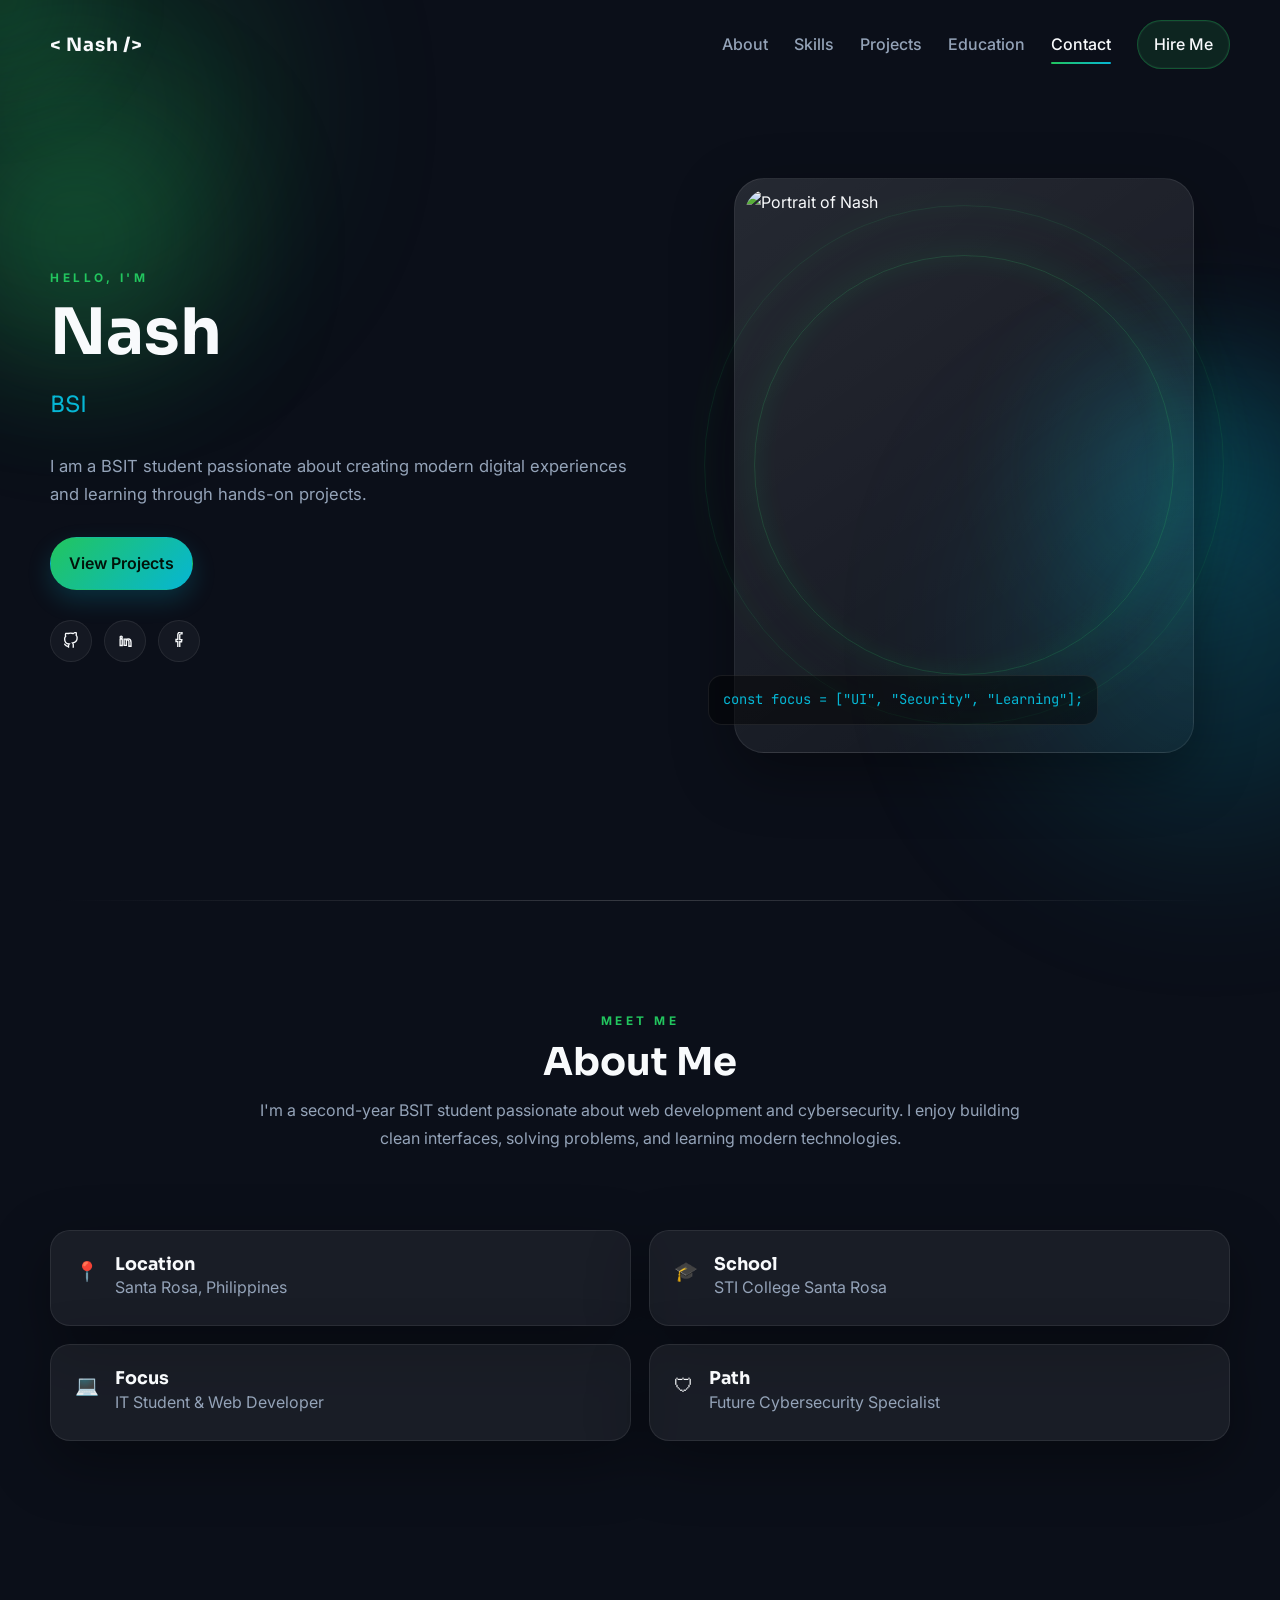
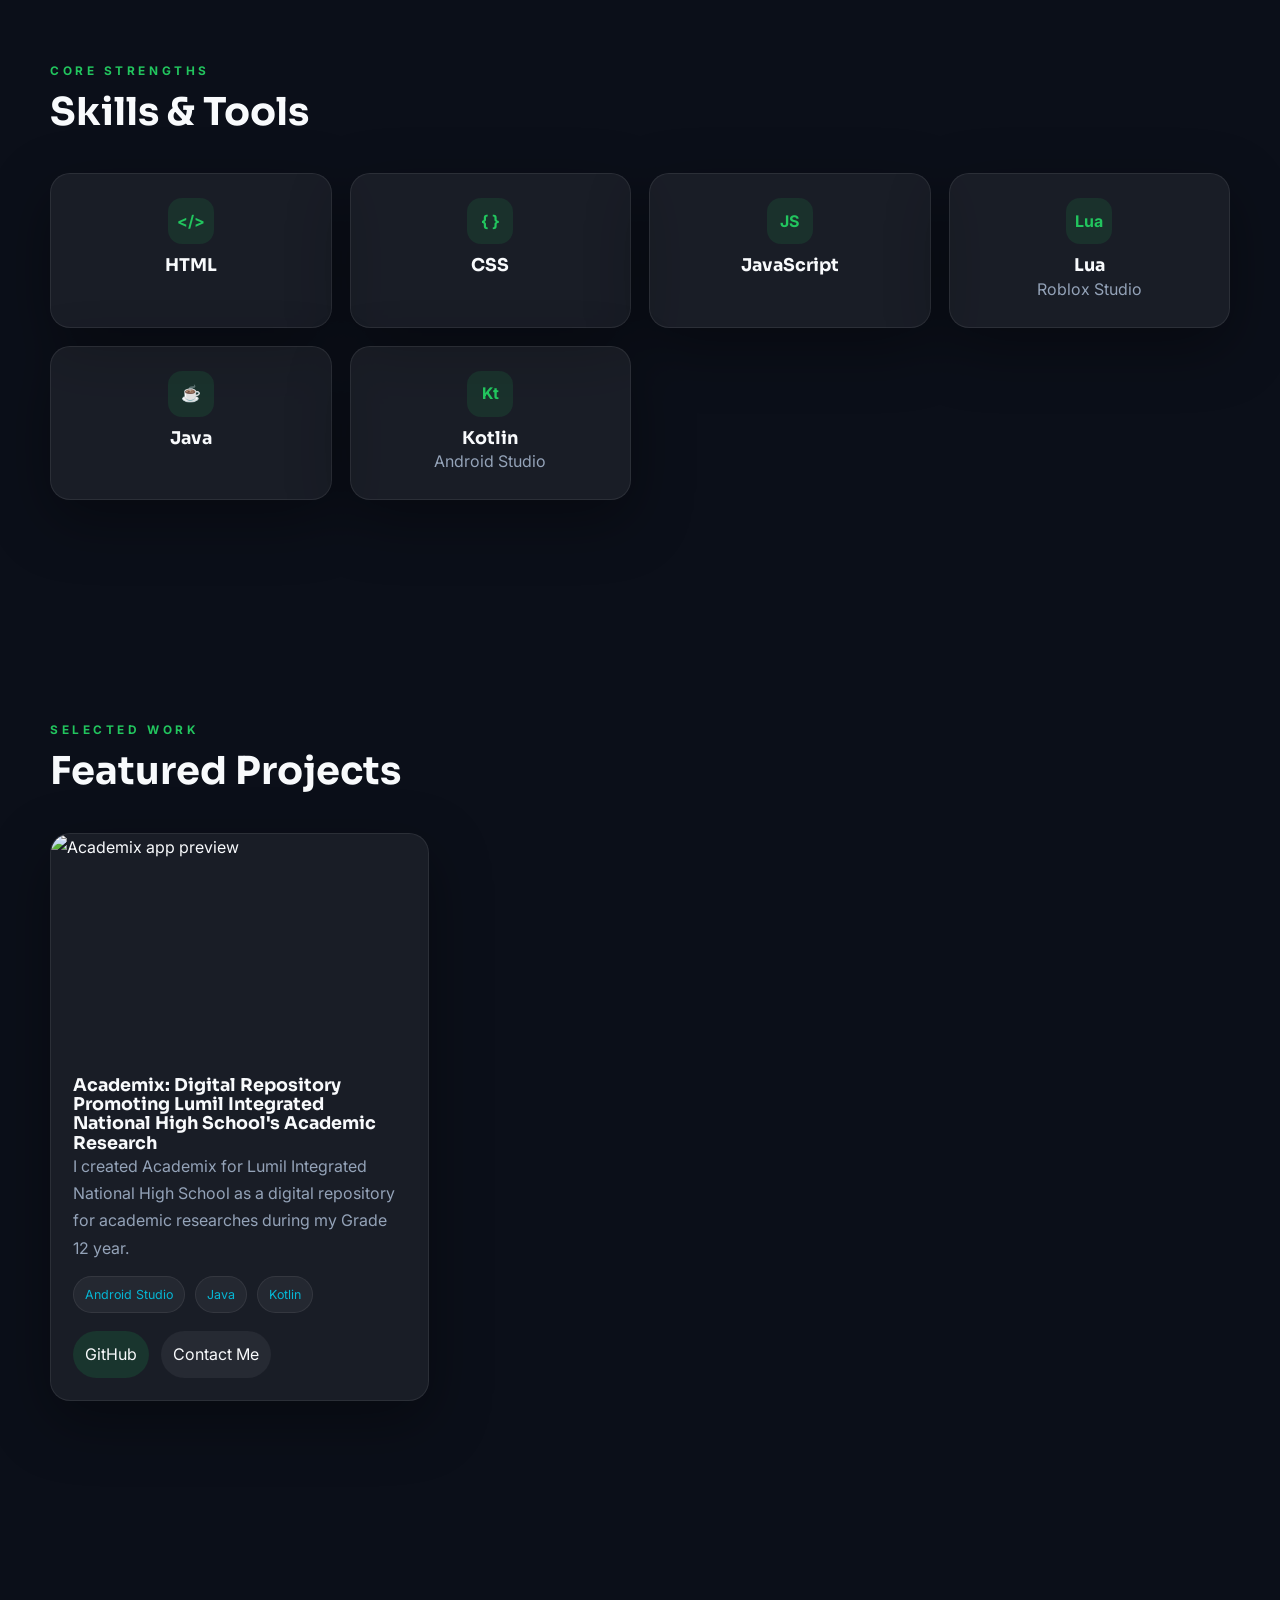
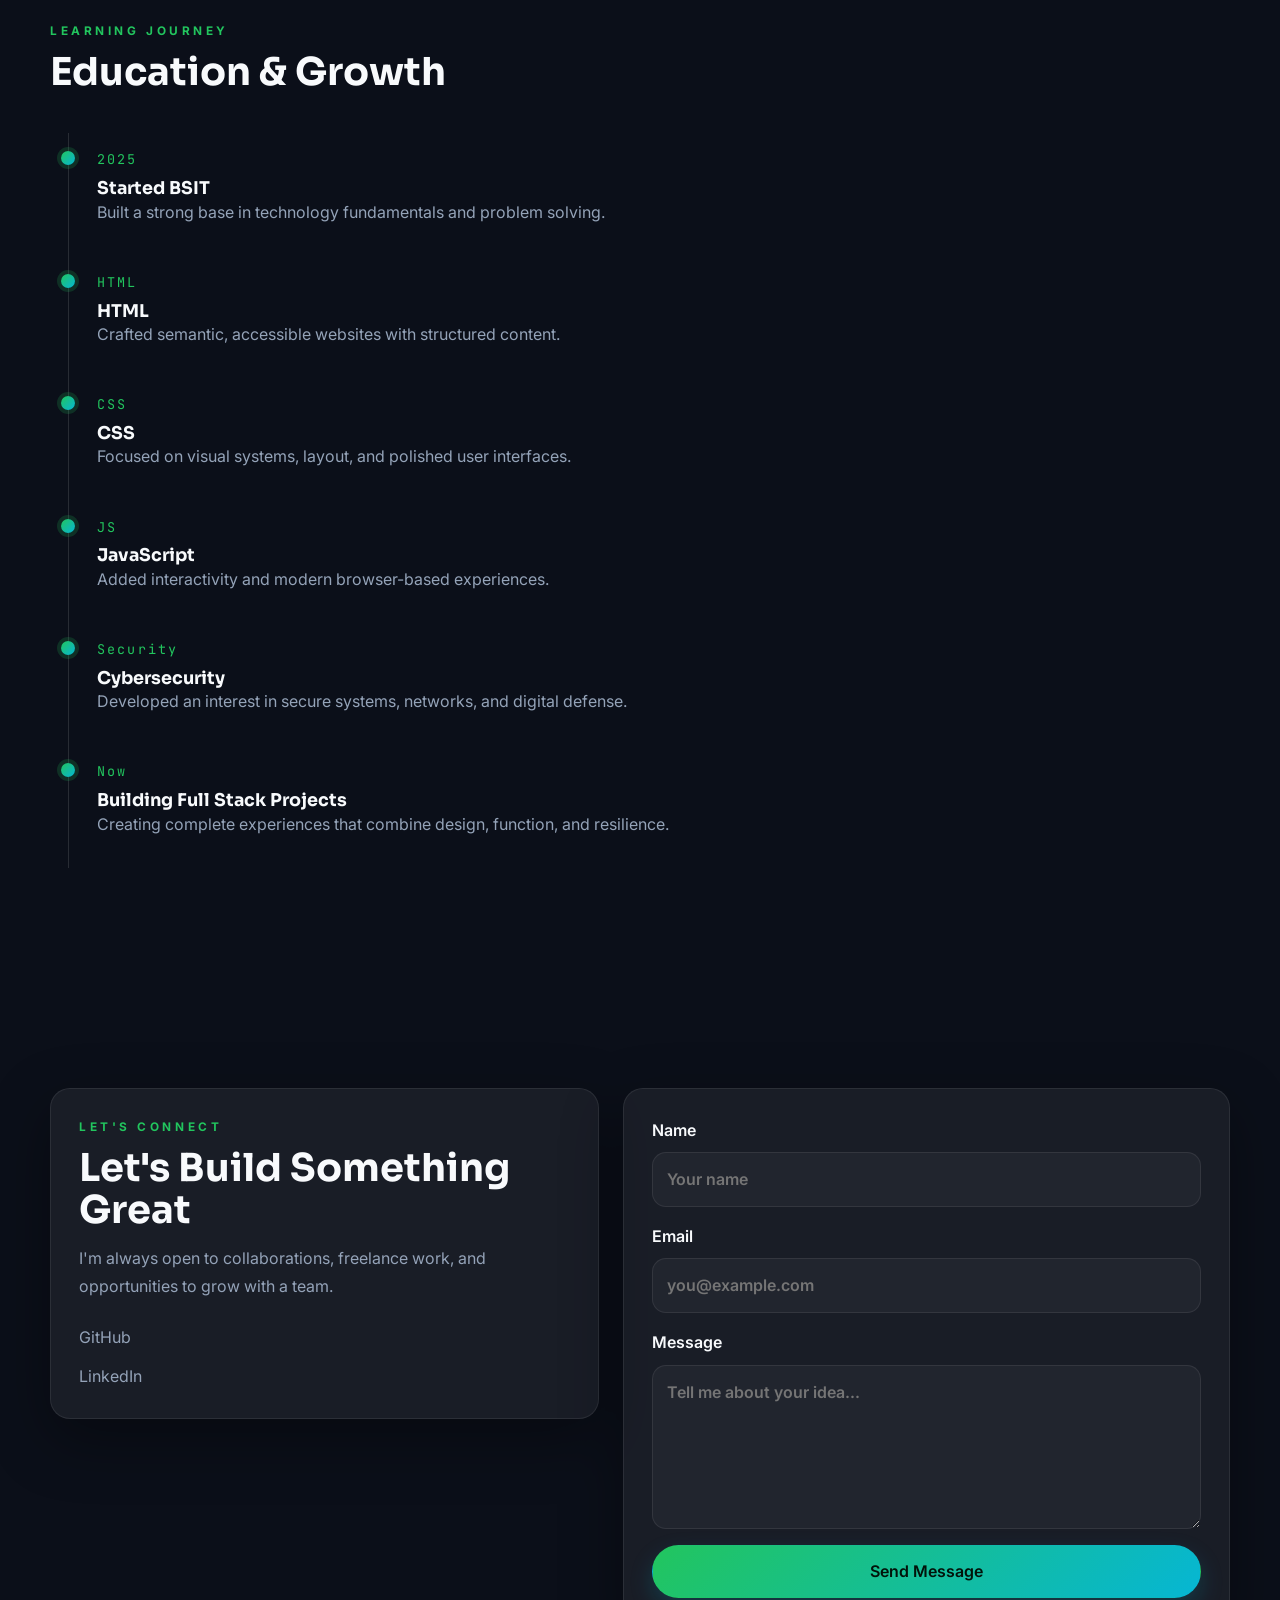
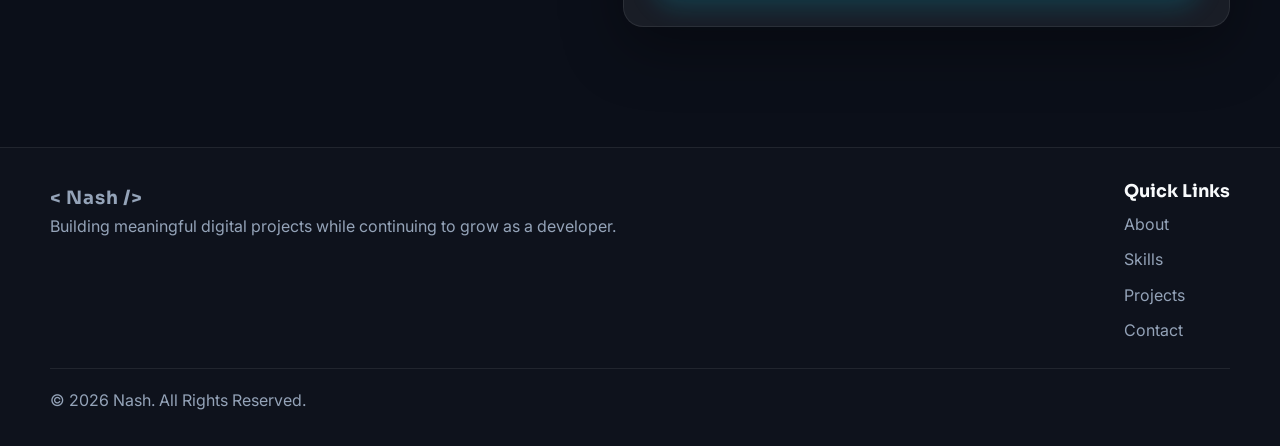
==== index.html @ 7fb45cba "Update image source in hero-visual section" ====
<!DOCTYPE html>
<html lang="en">
  <head>
    <meta charset="UTF-8" />
    <meta name="viewport" content="width=device-width, initial-scale=1.0" />
    <meta name="description" content="Nash is a BSIT student building modern websites and exploring cybersecurity." />
    <title>Nash | BSIT Portfolio</title>
    <link rel="preconnect" href="https://fonts.googleapis.com" />
    <link rel="preconnect" href="https://fonts.gstatic.com" crossorigin />
    <link
      href="https://fonts.googleapis.com/css2?family=Inter:wght@400;500;600;700;800&family=JetBrains+Mono:wght@400;500&family=Sora:wght@500;600;700;800&display=swap"
      rel="stylesheet"
    />
    <link rel="stylesheet" href="css/styles.css" />
  </head>
  <body>
    <div class="loader" aria-hidden="true">
      <div class="loader-logo">&lt; Nash /&gt;</div>
      <div class="loader-bar"><span></span></div>
    </div>

    <div class="scroll-progress" id="scroll-progress"></div>
    <div class="cursor-glow" aria-hidden="true"></div>

    <header class="navbar">
      <div class="container nav-wrap">
        <a href="#home" class="logo" aria-label="Nash Home">&lt; Nash /&gt;</a>

        <button class="nav-toggle" aria-label="Toggle navigation" aria-expanded="false">
          <span></span>
          <span></span>
          <span></span>
        </button>

        <nav class="nav-links" aria-label="Primary navigation">
          <a href="#about">About</a>
          <a href="#skills">Skills</a>
          <a href="#projects">Projects</a>
          <a href="#education">Education</a>
          <a href="#contact">Contact</a>
          <a href="#contact" class="nav-cta">Hire Me</a>
        </nav>
      </div>
    </header>

    <main id="home">
      <section class="hero section">
        <div class="blob blob-1"></div>
        <div class="blob blob-2"></div>
        <div class="container hero-grid">
          <div class="hero-copy reveal">
            <p class="eyebrow">Hello, I&apos;m</p>
            <h1>Nash</h1>
            <p class="hero-role">
              <span id="typing-text"></span>
            </p>
            <p class="hero-description">
              I am a BSIT student passionate about creating modern digital experiences and learning through hands-on projects.
            </p>
            <div class="hero-actions">
              <a class="btn btn-primary" href="#projects">View Projects</a>
            </div>
            <div class="socials" aria-label="Social links">
              <a href="https://github.com" target="_blank" rel="noreferrer" aria-label="GitHub">
                <svg viewBox="0 0 24 24" fill="none" stroke="currentColor" stroke-width="1.8">
                  <path d="M9 19c-4.3 1.3-4.3-2.5-6-3m12 5v-3.9a3.2 3.2 0 0 0-.9-2.5c3-.3 6.1-1.5 6.1-6.8a5.2 5.2 0 0 0-1.4-3.6 4.8 4.8 0 0 0-.1-3.6s-1.1-.3-3.7 1.4a13 13 0 0 0-6.8 0C6.1 1.7 5 2 5 2a4.8 4.8 0 0 0-.1 3.6 5.2 5.2 0 0 0-1.4 3.6c0 5.3 3.1 6.5 6.1 6.8a3.2 3.2 0 0 0-.9 2.5V21" />
                </svg>
              </a>
              <a href="https://linkedin.com" target="_blank" rel="noreferrer" aria-label="LinkedIn">
                <svg viewBox="0 0 24 24" fill="none" stroke="currentColor" stroke-width="1.8">
                  <path d="M6.9 8.3A1.4 1.4 0 1 0 6.9 5.5a1.4 1.4 0 0 0 0 2.8ZM5.5 9.5h2.8v8.5H5.5z" />
                  <path d="M10.8 9.5h2.7v1.2h.1c.4-.7 1.3-1.5 2.8-1.5 2.9 0 3.6 2 3.6 4.4v5.4h-2.8V13c0-1.1-.1-2.5-1.6-2.5-1.6 0-1.8 1.2-1.8 2.5v4.9H10.8z" />
                </svg>
              </a>
              <a href="https://facebook.com" target="_blank" rel="noreferrer" aria-label="Facebook">
                <svg viewBox="0 0 24 24" fill="none" stroke="currentColor" stroke-width="1.8">
                  <path d="M13 20v-7h2.4l.4-2.9H13V3.8c0-.8.2-1.4 1.4-1.4H16V.2a18 18 0 0 0-2.1-.1c-2.1 0-3.5 1.3-3.5 3.7V10H8v2.9h2.4V20" />
                </svg>
              </a>
            </div>
          </div>

          <div class="hero-visual reveal">
            <div class="hero-image-card">
              <img
                src="himages/images/Gemini_Generated_Image_ulx94hulx94hulx9.png"
                alt="Portrait of Nash"
                loading="eager"
              />
            </div>
            <div class="ring ring-one"></div>
            <div class="ring ring-two"></div>
            <div class="code-panel">
              <span>const focus = ["UI", "Security", "Learning"];</span>
            </div>
          </div>
        </div>
      </section>

      <div class="section-divider"></div>

      <section id="about" class="section">
        <div class="container about-grid reveal">
          <div class="section-heading centered">
            <p class="eyebrow">Meet Me</p>
            <h2>About Me</h2>
            <p>
              I&apos;m a second-year BSIT student passionate about web development and cybersecurity.
              I enjoy building clean interfaces, solving problems, and learning modern technologies.
            </p>
          </div>
          <div class="about-cards">
            <article class="info-card">
              <div class="icon">📍</div>
              <div>
                <h3>Location</h3>
                <p>Santa Rosa, Philippines</p>
              </div>
            </article>
            <article class="info-card">
              <div class="icon">🎓</div>
              <div>
                <h3>School</h3>
                <p>STI College Santa Rosa</p>
              </div>
            </article>
            <article class="info-card">
              <div class="icon">💻</div>
              <div>
                <h3>Focus</h3>
                <p>IT Student & Web Developer</p>
              </div>
            </article>
            <article class="info-card">
              <div class="icon">🛡</div>
              <div>
                <h3>Path</h3>
                <p>Future Cybersecurity Specialist</p>
              </div>
            </article>
          </div>
        </div>
      </section>

      <section id="skills" class="section">
        <div class="container">
          <div class="section-heading reveal">
            <p class="eyebrow">Core Strengths</p>
            <h2>Skills & Tools</h2>
          </div>
          <div class="skills-grid">
            <article class="skill-card reveal">
              <span class="skill-icon">&lt;/&gt;</span>
              <h3>HTML</h3>
            </article>
            <article class="skill-card reveal">
              <span class="skill-icon">{ }</span>
              <h3>CSS</h3>
            </article>
            <article class="skill-card reveal">
              <span class="skill-icon">JS</span>
              <h3>JavaScript</h3>
            </article>
            <article class="skill-card reveal">
              <span class="skill-icon">Lua</span>
              <h3>Lua</h3>
              <p>Roblox Studio</p>
            </article>
            <article class="skill-card reveal">
              <span class="skill-icon">☕</span>
              <h3>Java</h3>
            </article>
            <article class="skill-card reveal">
              <span class="skill-icon">Kt</span>
              <h3>Kotlin</h3>
              <p>Android Studio</p>
            </article>
          </div>
        </div>
      </section>

      <section id="projects" class="section">
        <div class="container">
          <div class="section-heading reveal">
            <p class="eyebrow">Selected Work</p>
            <h2>Featured Projects</h2>
          </div>
          <div class="projects-grid">
            <article class="project-card reveal">
              <img src="https://images.unsplash.com/photo-1498050108023-c5249f4df085?auto=format&fit=crop&w=900&q=80" alt="Academix app preview" loading="lazy" />
              <div class="project-body">
                <h3>Academix: Digital Repository Promoting Lumil Integrated National High School&apos;s Academic Research</h3>
                <p>I created Academix for Lumil Integrated National High School as a digital repository for academic researches during my Grade 12 year.</p>
                <div class="badges">
                  <span>Android Studio</span>
                  <span>Java</span>
                  <span>Kotlin</span>
                </div>
                <div class="project-actions">
                  <a href="https://github.com" target="_blank" rel="noreferrer">GitHub</a>
                  <a href="#contact" class="secondary">Contact Me</a>
                </div>
              </div>
            </article>
          </div>
        </div>
      </section>

      <section id="education" class="section">
        <div class="container">
          <div class="section-heading reveal">
            <p class="eyebrow">Learning Journey</p>
            <h2>Education & Growth</h2>
          </div>
          <div class="timeline reveal">
            <div class="timeline-item">
              <span class="year">2025</span>
              <div>
                <h3>Started BSIT</h3>
                <p>Built a strong base in technology fundamentals and problem solving.</p>
              </div>
            </div>
            <div class="timeline-item">
              <span class="year">HTML</span>
              <div>
                <h3>HTML</h3>
                <p>Crafted semantic, accessible websites with structured content.</p>
              </div>
            </div>
            <div class="timeline-item">
              <span class="year">CSS</span>
              <div>
                <h3>CSS</h3>
                <p>Focused on visual systems, layout, and polished user interfaces.</p>
              </div>
            </div>
            <div class="timeline-item">
              <span class="year">JS</span>
              <div>
                <h3>JavaScript</h3>
                <p>Added interactivity and modern browser-based experiences.</p>
              </div>
            </div>
            <div class="timeline-item">
              <span class="year">Security</span>
              <div>
                <h3>Cybersecurity</h3>
                <p>Developed an interest in secure systems, networks, and digital defense.</p>
              </div>
            </div>
            <div class="timeline-item">
              <span class="year">Now</span>
              <div>
                <h3>Building Full Stack Projects</h3>
                <p>Creating complete experiences that combine design, function, and resilience.</p>
              </div>
            </div>
          </div>
        </div>
      </section>

      <section id="contact" class="section contact-section">
        <div class="container contact-grid reveal">
          <div class="contact-copy">
            <p class="eyebrow">Let&apos;s Connect</p>
            <h2>Let&apos;s Build Something Great</h2>
            <p>
              I&apos;m always open to collaborations, freelance work, and opportunities to grow with a team.
            </p>
            <div class="contact-list">
              <a href="https://github.com/naassshhhhyyyyy" target="_blank" rel="noreferrer">GitHub</a>
              <a href="https://linkedin.com/in/nash-a-724211419"_blank" rel="noreferrer">LinkedIn</a>
            </div>
          </div>

          <form class="contact-form">
            <label>
              Name
              <input type="text" placeholder="Your name" />
            </label>
            <label>
              Email
              <input type="email" placeholder="you@example.com" />
            </label>
            <label>
              Message
              <textarea rows="5" placeholder="Tell me about your idea..."></textarea>
            </label>
            <button class="btn btn-primary" type="submit">Send Message</button>
          </form>
        </div>
      </section>
    </main>

    <footer class="footer">
      <div class="container footer-grid">
        <div>
          <a href="#home" class="logo">&lt; Nash /&gt;</a>
          <p>Building meaningful digital projects while continuing to grow as a developer.</p>
        </div>
        <div>
          <h3>Quick Links</h3>
          <ul>
            <li><a href="#about">About</a></li>
            <li><a href="#skills">Skills</a></li>
            <li><a href="#projects">Projects</a></li>
            <li><a href="#contact">Contact</a></li>
          </ul>
        </div>
      </div>
      <div class="container footer-bottom">
        <p>© 2026 Nash. All Rights Reserved.</p>
      </div>
    </footer>

    <button class="back-to-top" id="back-to-top" aria-label="Back to top">↑</button>

    <script src="js/script.js"></script>
  </body>
</html>
---- css/styles.css ----
:root {
  --bg: #0b0f19;
  --bg-soft: #111827;
  --panel: rgba(255, 255, 255, 0.06);
  --panel-strong: rgba(255, 255, 255, 0.1);
  --text: #f8fafc;
  --muted: #94a3b8;
  --accent: #22c55e;
  --accent-2: #06b6d4;
  --border: rgba(255, 255, 255, 0.08);
  --shadow: 0 20px 60px rgba(0, 0, 0, 0.35);
  --radius: 20px;
  --max: 1180px;
}

* {
  box-sizing: border-box;
  margin: 0;
  padding: 0;
}

html {
  scroll-behavior: smooth;
}

body {
  font-family: "Inter", sans-serif;
  background: var(--bg);
  color: var(--text);
  line-height: 1.7;
  overflow-x: hidden;
  min-height: 100vh;
}

body::before,
body::after {
  content: "";
  position: fixed;
  inset: auto;
  width: 380px;
  height: 380px;
  border-radius: 50%;
  filter: blur(100px);
  opacity: 0.2;
  pointer-events: none;
  z-index: -2;
}

body::before {
  top: -80px;
  left: -120px;
  background: var(--accent);
}

body::after {
  right: -120px;
  bottom: 80px;
  background: var(--accent-2);
}

img {
  max-width: 100%;
  display: block;
}

a {
  color: inherit;
  text-decoration: none;
}

button,
input,
textarea {
  font: inherit;
}

::selection {
  background: rgba(34, 197, 94, 0.3);
  color: var(--text);
}

::-webkit-scrollbar {
  width: 10px;
}

::-webkit-scrollbar-track {
  background: var(--bg);
}

::-webkit-scrollbar-thumb {
  background: linear-gradient(180deg, var(--accent), var(--accent-2));
  border-radius: 999px;
}

.container {
  width: min(var(--max), calc(100% - 32px));
  margin: 0 auto;
}

.section {
  padding: 110px 0;
  position: relative;
}

.section-heading {
  text-align: left;
  margin-bottom: 40px;
}

.section-heading.centered {
  text-align: center;
  max-width: 760px;
  margin: 0 auto 42px;
}

.eyebrow {
  color: var(--accent);
  text-transform: uppercase;
  letter-spacing: 0.3em;
  font-size: 0.74rem;
  font-weight: 700;
  margin-bottom: 10px;
}

h1,
h2,
h3 {
  font-family: "Sora", sans-serif;
  font-weight: 700;
  line-height: 1.1;
}

h1 {
  font-size: clamp(2.8rem, 5vw, 5rem);
  margin-bottom: 16px;
}

h2 {
  font-size: clamp(2rem, 3vw, 2.8rem);
  margin-bottom: 14px;
}

h3 {
  font-size: 1.1rem;
}

p {
  color: var(--muted);
}

.loader {
  position: fixed;
  inset: 0;
  background: var(--bg);
  display: grid;
  place-items: center;
  z-index: 9999;
  transition: opacity 0.8s ease, visibility 0.8s ease;
}

.loader.hide {
  opacity: 0;
  visibility: hidden;
}

.loader-logo {
  font-family: "Sora", sans-serif;
  font-size: 2rem;
  color: var(--text);
  margin-bottom: 18px;
}

.loader-bar {
  width: 220px;
  height: 3px;
  background: rgba(255,255,255,0.08);
  border-radius: 999px;
  overflow: hidden;
}

.loader-bar span {
  display: block;
  width: 0;
  height: 100%;
  background: linear-gradient(90deg, var(--accent), var(--accent-2));
  animation: load 1.2s ease forwards;
}

@keyframes load {
  to {
    width: 100%;
  }
}

.scroll-progress {
  position: fixed;
  top: 0;
  left: 0;
  height: 3px;
  width: 0;
  background: linear-gradient(90deg, var(--accent), var(--accent-2));
  z-index: 1000;
}

.cursor-glow {
  position: fixed;
  width: 320px;
  height: 320px;
  border-radius: 50%;
  background: radial-gradient(circle, rgba(34, 197, 94, 0.16) 0%, rgba(34, 197, 94, 0) 65%);
  pointer-events: none;
  transform: translate(-50%, -50%);
  transition: transform 0.15s ease-out;
  filter: blur(20px);
  z-index: -1;
}

.navbar {
  position: fixed;
  top: 0;
  left: 0;
  width: 100%;
  z-index: 900;
  transition: all 0.3s ease;
  padding: 20px 0;
}

.navbar.scrolled {
  padding: 12px 0;
  background: rgba(11, 15, 25, 0.72);
  backdrop-filter: blur(16px);
  border-bottom: 1px solid var(--border);
}

.nav-wrap {
  display: flex;
  align-items: center;
  justify-content: space-between;
  gap: 20px;
}

.logo {
  font-family: "Sora", sans-serif;
  font-weight: 700;
  font-size: 1.15rem;
  letter-spacing: 0.04em;
  color: var(--text);
}

.nav-links {
  display: flex;
  align-items: center;
  gap: 26px;
}

.nav-links a {
  color: var(--muted);
  font-weight: 500;
  transition: color 0.25s ease;
  position: relative;
}

.nav-links a:hover,
.nav-links a.active {
  color: var(--text);
}

.nav-links a.active::after {
  content: "";
  position: absolute;
  left: 0;
  bottom: -6px;
  width: 100%;
  height: 2px;
  background: linear-gradient(90deg, var(--accent), var(--accent-2));
  border-radius: 999px;
}

.nav-cta {
  color: var(--text) !important;
  padding: 10px 16px;
  border: 1px solid rgba(34, 197, 94, 0.3);
  border-radius: 999px;
  background: rgba(34, 197, 94, 0.12);
  box-shadow: inset 0 0 0 1px rgba(255,255,255,0.03);
}

.nav-toggle {
  display: none;
  flex-direction: column;
  gap: 5px;
  background: transparent;
  border: 0;
  padding: 6px;
  cursor: pointer;
}

.nav-toggle span {
  width: 22px;
  height: 2px;
  background: var(--text);
  border-radius: 999px;
  transition: transform 0.3s ease, opacity 0.3s ease;
}

.hero {
  min-height: 100vh;
  display: flex;
  align-items: center;
  padding-top: 140px;
  position: relative;
}

.hero-grid {
  display: grid;
  grid-template-columns: 1.05fr 0.95fr;
  gap: 60px;
  align-items: center;
}

.hero-copy {
  max-width: 620px;
}

.hero-role {
  font-family: "Sora", sans-serif;
  font-size: clamp(1.1rem, 2vw, 1.4rem);
  color: var(--accent-2);
  margin-bottom: 18px;
  min-height: 2.2em;
}

.hero-description {
  font-size: 1.04rem;
  max-width: 580px;
  color: var(--muted);
  margin-bottom: 28px;
}

.hero-actions {
  display: flex;
  flex-wrap: wrap;
  gap: 14px;
  margin-bottom: 30px;
}

.btn {
  display: inline-flex;
  align-items: center;
  justify-content: center;
  padding: 12px 18px;
  border-radius: 999px;
  font-weight: 600;
  transition: transform 0.25s ease, box-shadow 0.25s ease, border-color 0.25s ease;
  border: 1px solid transparent;
}

.btn:hover {
  transform: translateY(-2px);
  box-shadow: 0 10px 30px rgba(34, 197, 94, 0.18);
}

.btn-primary {
  background: linear-gradient(135deg, var(--accent), var(--accent-2));
  color: #02130a;
  box-shadow: 0 10px 24px rgba(6, 182, 212, 0.2);
}

.btn-secondary {
  background: rgba(255,255,255,0.04);
  color: var(--text);
  border-color: var(--border);
}

.socials {
  display: flex;
  gap: 12px;
  margin-top: 10px;
}

.socials a {
  width: 42px;
  height: 42px;
  border-radius: 50%;
  display: grid;
  place-items: center;
  border: 1px solid var(--border);
  background: rgba(255,255,255,0.04);
  transition: transform 0.25s ease, border-color 0.25s ease, background 0.25s ease;
}

.socials a:hover {
  transform: translateY(-2px);
  border-color: rgba(34, 197, 94, 0.45);
  background: rgba(34, 197, 94, 0.12);
}

.socials svg {
  width: 18px;
  height: 18px;
}

.hero-visual {
  position: relative;
  display: grid;
  place-items: center;
  min-height: 480px;
  transition: transform 0.3s ease;
}

.hero-image-card {
  width: min(95%, 460px);
  aspect-ratio: 4 / 5;
  padding: 10px;
  border-radius: 30px;
  background: linear-gradient(145deg, rgba(255,255,255,0.11), rgba(255,255,255,0.03));
  border: 1px solid var(--border);
  box-shadow: var(--shadow);
  animation: float 5s ease-in-out infinite;
}

.hero-image-card img {
  width: 100%;
  height: 100%;
  object-fit: cover;
  border-radius: 24px;
}

.ring {
  position: absolute;
  border-radius: 50%;
  border: 1px solid rgba(34, 197, 94, 0.22);
  box-shadow: inset 0 0 30px rgba(34, 197, 94, 0.1), 0 0 40px rgba(34, 197, 94, 0.1);
  z-index: -1;
}

.ring-one {
  width: 420px;
  height: 420px;
}

.ring-two {
  width: 520px;
  height: 520px;
  opacity: 0.6;
}

.code-panel {
  position: absolute;
  bottom: 28px;
  left: 10px;
  background: rgba(0,0,0,0.42);
  color: var(--accent-2);
  padding: 12px 14px;
  border-radius: 14px;
  border: 1px solid var(--border);
  font-family: "JetBrains Mono", monospace;
  font-size: 0.86rem;
}

.blob {
  position: absolute;
  border-radius: 50%;
  filter: blur(80px);
  opacity: 0.28;
  pointer-events: none;
  z-index: -1;
}

.blob-1 {
  width: 240px;
  height: 240px;
  background: var(--accent);
  top: 120px;
  left: -40px;
}

.blob-2 {
  width: 220px;
  height: 220px;
  background: var(--accent-2);
  top: 40%;
  right: -20px;
}

.section-divider {
  height: 1px;
  width: min(var(--max), calc(100% - 32px));
  margin: 0 auto;
  background: linear-gradient(90deg, transparent, rgba(255,255,255,0.18), transparent);
}

.about-grid {
  display: grid;
  gap: 36px;
}

.about-cards {
  display: grid;
  grid-template-columns: repeat(2, minmax(0, 1fr));
  gap: 18px;
}

.info-card,
.skill-card,
.project-card,
.contact-form,
.contact-copy {
  background: var(--panel);
  border: 1px solid var(--border);
  border-radius: var(--radius);
  box-shadow: var(--shadow);
}

.info-card {
  padding: 24px;
  display: flex;
  gap: 16px;
  align-items: flex-start;
  transition: transform 0.25s ease, border-color 0.25s ease;
}

.info-card:hover {
  transform: translateY(-4px);
  border-color: rgba(34, 197, 94, 0.32);
}

.icon {
  font-size: 1.2rem;
}

.skills-grid {
  display: grid;
  grid-template-columns: repeat(4, minmax(0, 1fr));
  gap: 18px;
}

.skill-card {
  padding: 24px 18px;
  text-align: center;
  transition: transform 0.25s ease, box-shadow 0.25s ease, border-color 0.25s ease;
}

.skill-card:hover {
  transform: translateY(-8px) scale(1.03);
  border-color: rgba(34, 197, 94, 0.32);
  box-shadow: 0 24px 50px rgba(0,0,0,0.35);
}

.skill-icon {
  display: inline-grid;
  place-items: center;
  width: 46px;
  height: 46px;
  border-radius: 14px;
  margin-bottom: 12px;
  background: rgba(34, 197, 94, 0.12);
  color: var(--accent);
  font-weight: 700;
}

.projects-grid {
  display: grid;
  grid-template-columns: repeat(3, minmax(0, 1fr));
  gap: 22px;
}

.project-card {
  overflow: hidden;
  transition: transform 0.3s ease, box-shadow 0.3s ease;
}

.project-card:hover {
  transform: translateY(-8px);
  box-shadow: 0 30px 60px rgba(0,0,0,0.45);
}

.project-card img {
  width: 100%;
  height: 220px;
  object-fit: cover;
  transition: transform 0.35s ease;
}

.project-card:hover img {
  transform: scale(1.05);
}

.project-body {
  padding: 22px;
}

.badges {
  display: flex;
  flex-wrap: wrap;
  gap: 10px;
  margin: 14px 0 18px;
}

.badges span {
  padding: 7px 11px;
  border-radius: 999px;
  background: rgba(255,255,255,0.05);
  color: var(--accent-2);
  font-size: 0.78rem;
  border: 1px solid rgba(255,255,255,0.07);
}

.project-actions {
  display: flex;
  gap: 12px;
}

.project-actions a {
  padding: 10px 12px;
  border-radius: 999px;
  background: rgba(34, 197, 94, 0.14);
  color: var(--text);
  transition: background 0.25s ease;
}

.project-actions a.secondary {
  background: rgba(255,255,255,0.06);
}

.project-actions a:hover {
  background: rgba(34, 197, 94, 0.2);
}

.timeline {
  position: relative;
  border-left: 1px solid rgba(255,255,255,0.12);
  margin-left: 18px;
  padding-left: 28px;
}

.timeline-item {
  position: relative;
  padding: 12px 0 30px;
}

.timeline-item::before {
  content: "";
  position: absolute;
  left: -36px;
  top: 18px;
  width: 14px;
  height: 14px;
  border-radius: 50%;
  background: linear-gradient(135deg, var(--accent), var(--accent-2));
  box-shadow: 0 0 0 4px rgba(34, 197, 94, 0.18);
}

.year {
  display: inline-block;
  margin-bottom: 8px;
  color: var(--accent);
  font-family: "JetBrains Mono", monospace;
  font-size: 0.84rem;
  letter-spacing: 0.16em;
}

.contact-section {
  padding-bottom: 120px;
}

.contact-grid {
  display: grid;
  grid-template-columns: 0.95fr 1.05fr;
  gap: 24px;
  align-items: start;
}

.contact-copy,
.contact-form {
  padding: 28px;
}

.contact-list {
  display: flex;
  flex-direction: column;
  gap: 12px;
  margin-top: 24px;
}

.contact-list a {
  color: var(--muted);
  transition: color 0.25s ease;
}

.contact-list a:hover {
  color: var(--text);
}

.contact-form {
  display: grid;
  gap: 16px;
}

.contact-form label {
  display: grid;
  gap: 8px;
  color: var(--text);
  font-weight: 600;
}

.contact-form input,
.contact-form textarea {
  width: 100%;
  border: 1px solid var(--border);
  background: rgba(255,255,255,0.04);
  color: var(--text);
  padding: 13px 14px;
  border-radius: 14px;
  outline: none;
  transition: border-color 0.25s ease, box-shadow 0.25s ease;
}

.contact-form input:focus,
.contact-form textarea:focus {
  border-color: rgba(34, 197, 94, 0.45);
  box-shadow: 0 0 0 3px rgba(34, 197, 94, 0.12);
}

.contact-form textarea {
  resize: vertical;
  min-height: 120px;
}

.footer {
  padding: 34px 0 32px;
  border-top: 1px solid var(--border);
  background: rgba(255,255,255,0.015);
}

.footer-grid {
  display: flex;
  justify-content: space-between;
  gap: 20px;
  flex-wrap: wrap;
}

.footer ul {
  list-style: none;
  display: grid;
  gap: 8px;
  margin-top: 10px;
}

.footer a {
  color: var(--muted);
}

.footer-bottom {
  margin-top: 24px;
  padding-top: 18px;
  border-top: 1px solid var(--border);
}

.back-to-top {
  position: fixed;
  right: 22px;
  bottom: 22px;
  width: 48px;
  height: 48px;
  border-radius: 50%;
  border: 1px solid var(--border);
  background: rgba(17, 24, 39, 0.9);
  color: var(--text);
  display: grid;
  place-items: center;
  cursor: pointer;
  opacity: 0;
  pointer-events: none;
  transform: translateY(10px);
  transition: all 0.25s ease;
  z-index: 800;
}

.back-to-top.visible {
  opacity: 1;
  pointer-events: auto;
  transform: translateY(0);
}

.reveal {
  opacity: 0;
  transform: translateY(30px);
  transition: opacity 0.7s ease, transform 0.7s ease;
}

.reveal.visible {
  opacity: 1;
  transform: translateY(0);
}

@keyframes float {
  0%,
  100% {
    transform: translateY(0px);
  }
  50% {
    transform: translateY(-12px);
  }
}

@media (max-width: 1024px) {
  .hero-grid,
  .contact-grid {
    grid-template-columns: 1fr;
  }

  .hero {
    padding-top: 120px;
  }

  .hero-visual {
    order: -1;
    min-height: 360px;
  }

  .skills-grid {
    grid-template-columns: repeat(3, minmax(0, 1fr));
  }

  .projects-grid {
    grid-template-columns: 1fr;
  }
}

@media (max-width: 760px) {
  .nav-toggle {
    display: flex;
  }

  .nav-links {
    position: absolute;
    top: calc(100% + 10px);
    right: 16px;
    flex-direction: column;
    align-items: flex-start;
    background: rgba(11, 15, 25, 0.96);
    border: 1px solid var(--border);
    padding: 16px;
    border-radius: 18px;
    box-shadow: var(--shadow);
    min-width: 220px;
    opacity: 0;
    pointer-events: none;
    transform: translateY(-8px);
    transition: all 0.25s ease;
  }

  .nav-links.active {
    opacity: 1;
    pointer-events: auto;
    transform: translateY(0);
  }

  .about-cards,
  .skills-grid {
    grid-template-columns: 1fr;
  }

  .hero {
    min-height: auto;
  }

  .hero-copy {
    text-align: center;
  }

  .hero-actions,
  .socials {
    justify-content: center;
  }

  .hero-visual {
    min-height: 310px;
  }

  .ring-one {
    width: 300px;
    height: 300px;
  }

  .ring-two {
    width: 370px;
    height: 370px;
  }
}

@media (max-width: 560px) {
  .section {
    padding: 86px 0;
  }

  .hero {
    padding-top: 110px;
  }

  .hero-actions .btn {
    width: 100%;
  }

  .contact-copy,
  .contact-form {
    padding: 22px;
  }

  .footer-grid {
    flex-direction: column;
  }
}
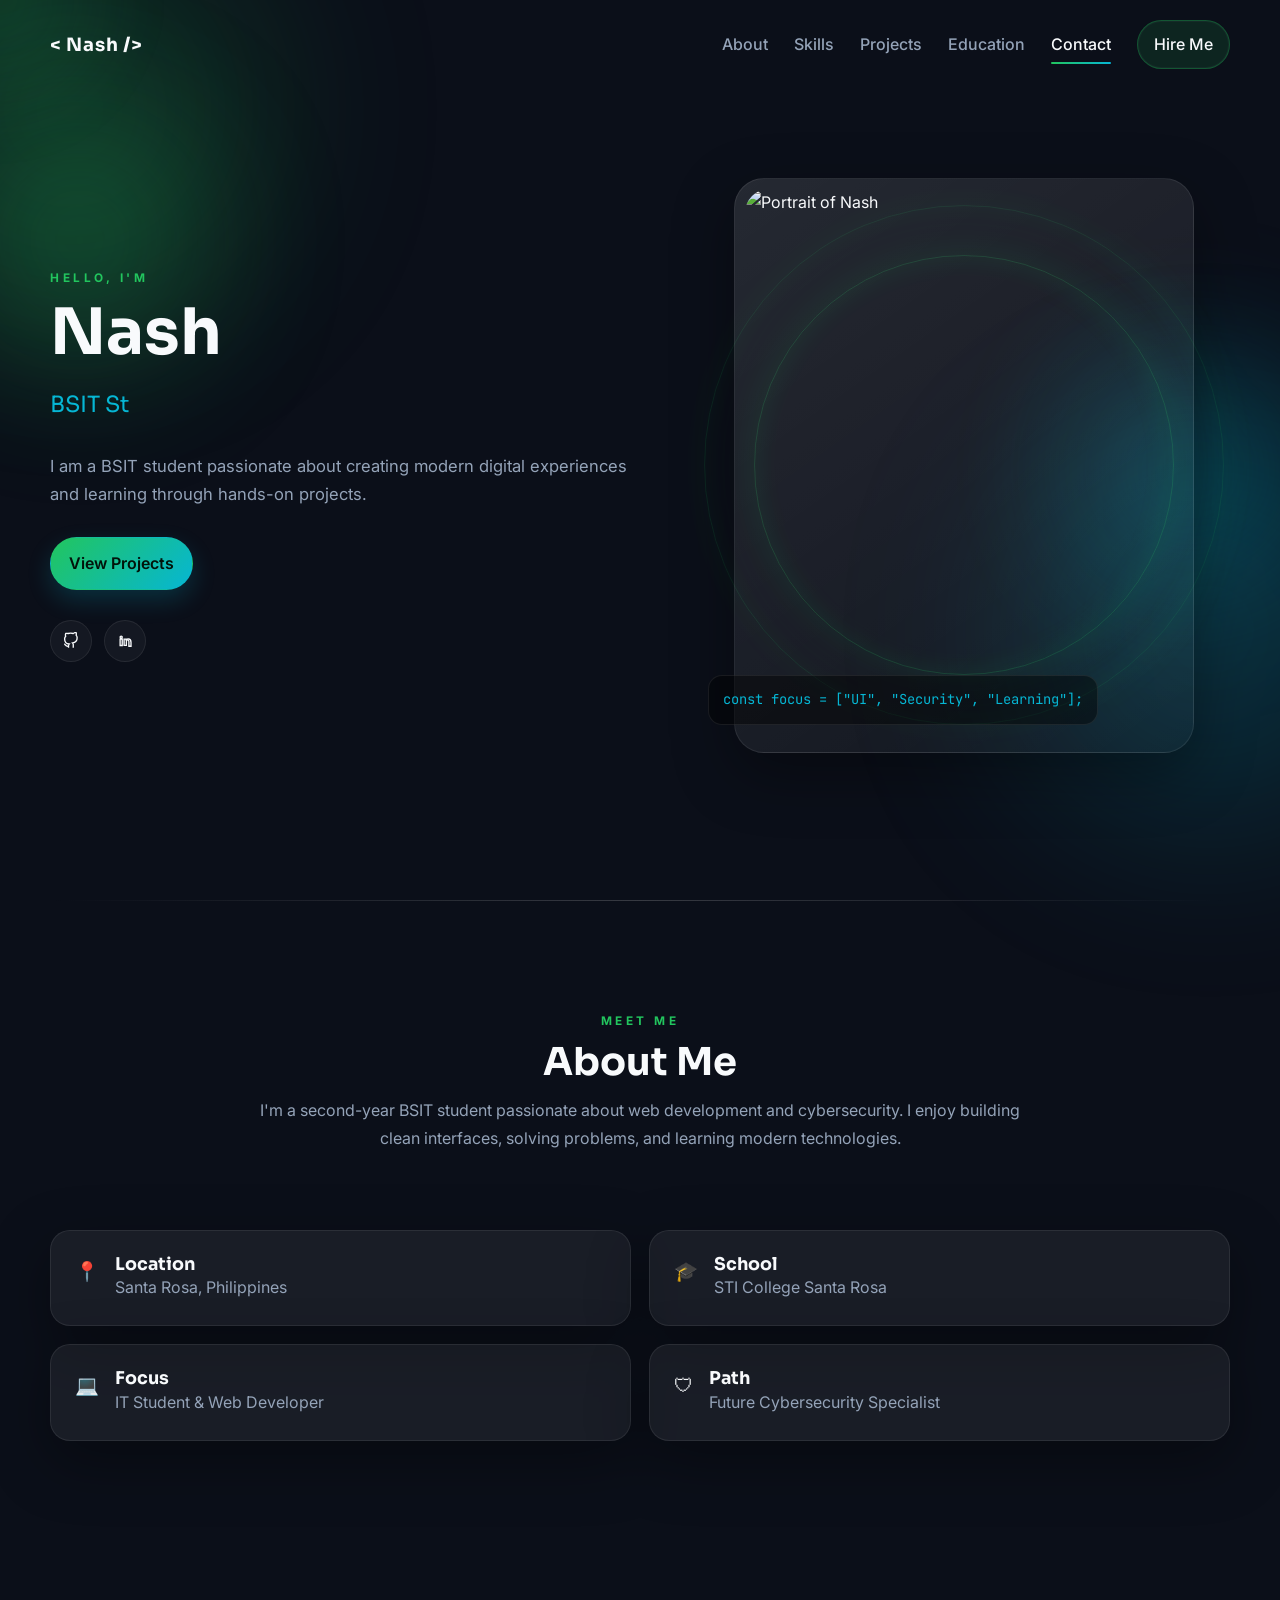
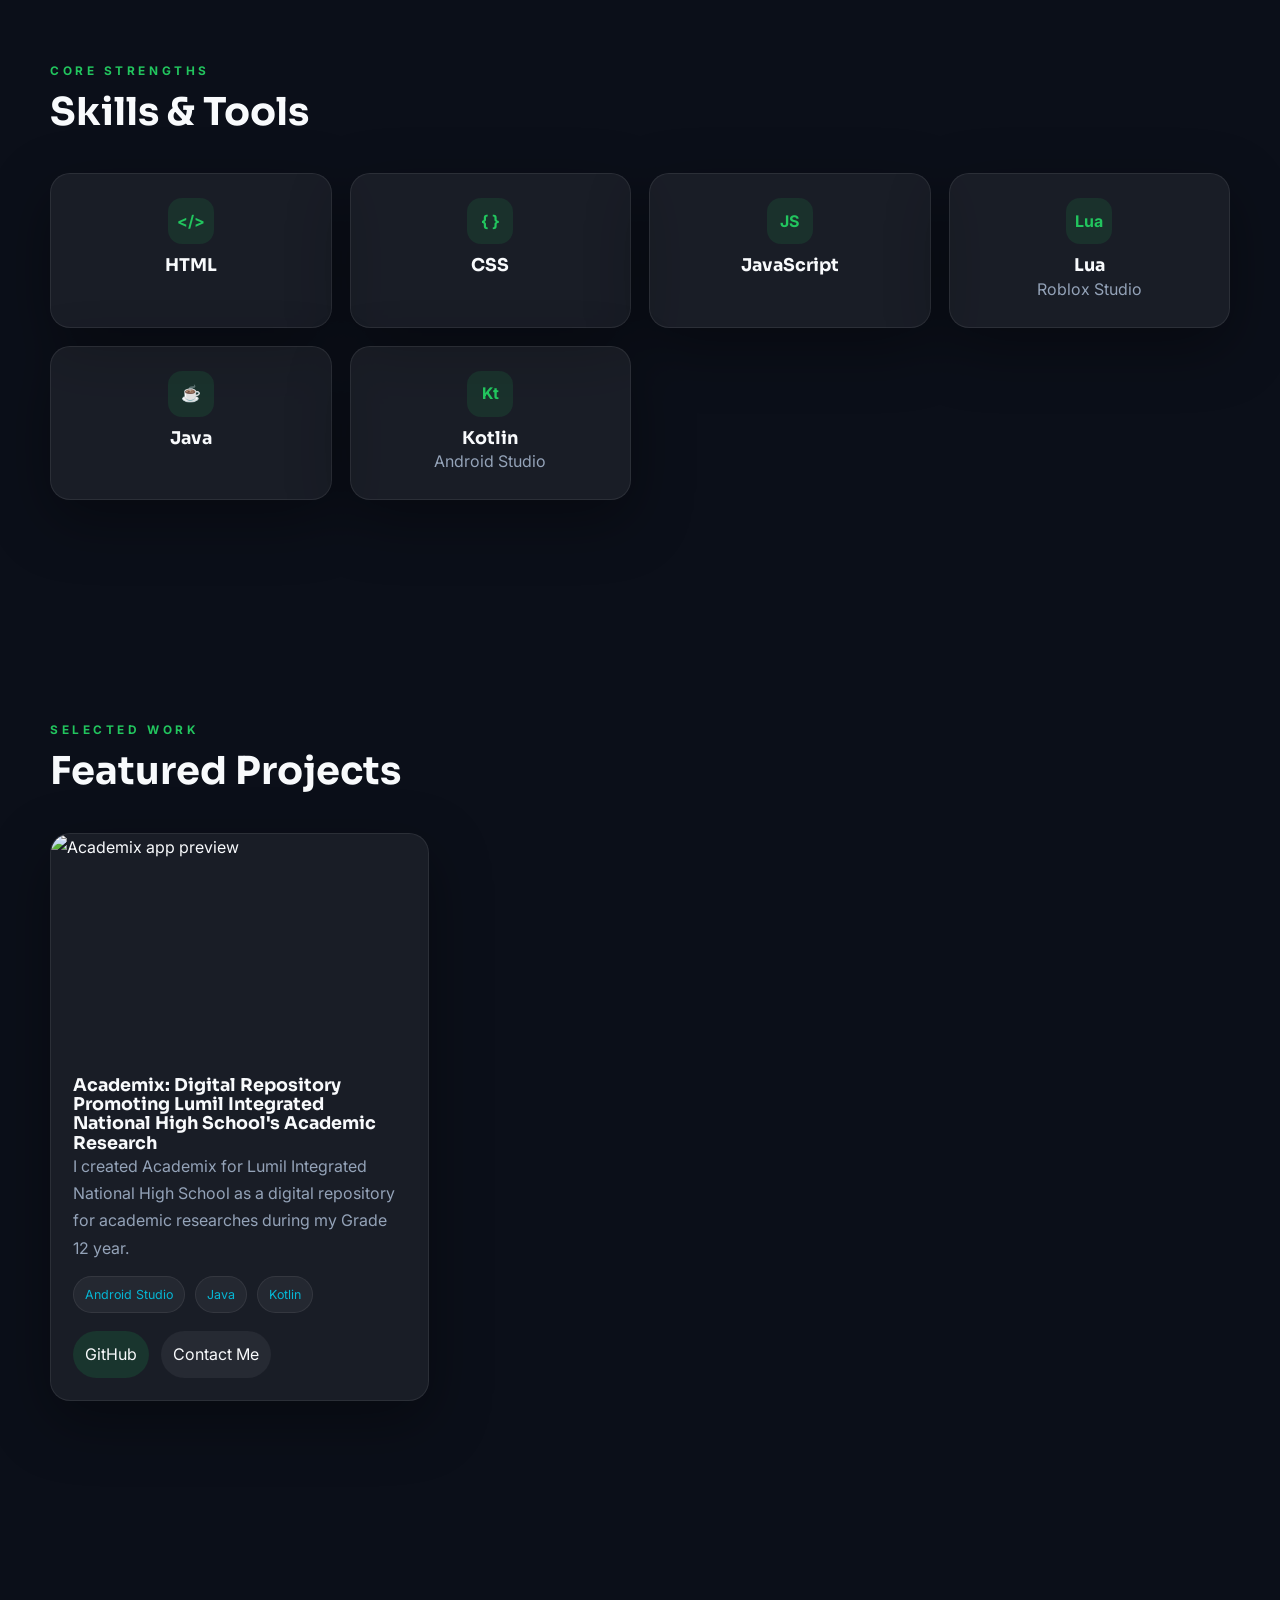
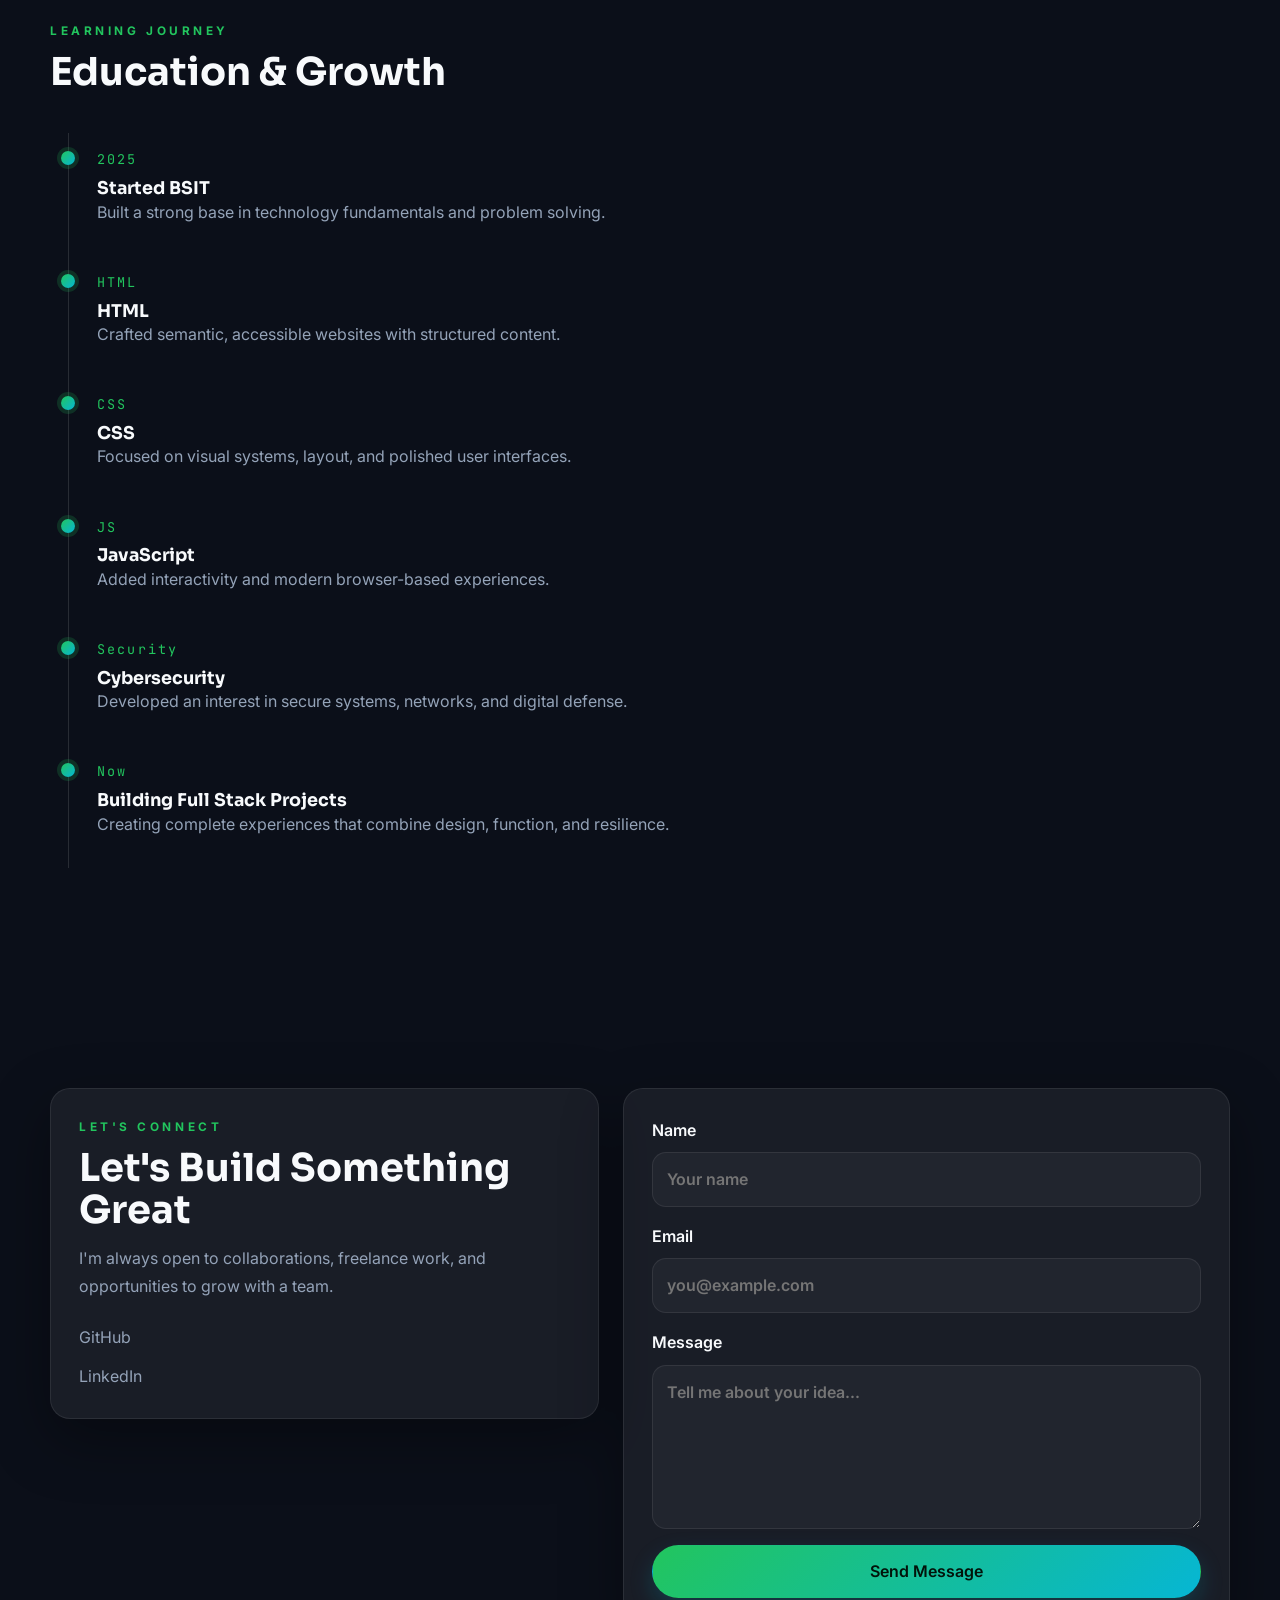
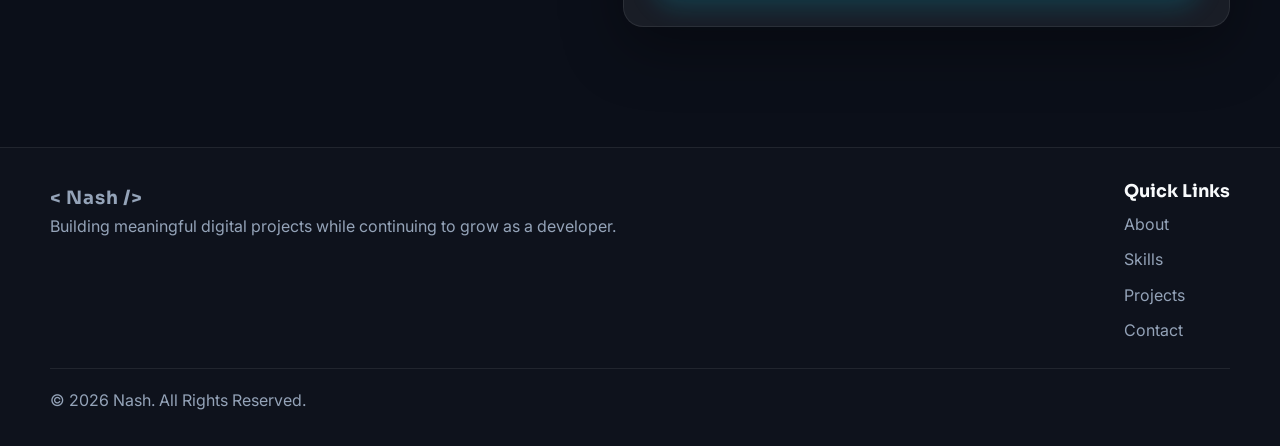
==== commit dc3a64af: "Update social links to personal profiles" ====
--- a/index.html
+++ b/index.html
@@ -61,20 +61,15 @@
               <a class="btn btn-primary" href="#projects">View Projects</a>
             </div>
             <div class="socials" aria-label="Social links">
-              <a href="https://github.com" target="_blank" rel="noreferrer" aria-label="GitHub">
+              <a href="https://github.com/naassshhhhyyyyy" target="_blank" rel="noreferrer" aria-label="GitHub">
                 <svg viewBox="0 0 24 24" fill="none" stroke="currentColor" stroke-width="1.8">
                   <path d="M9 19c-4.3 1.3-4.3-2.5-6-3m12 5v-3.9a3.2 3.2 0 0 0-.9-2.5c3-.3 6.1-1.5 6.1-6.8a5.2 5.2 0 0 0-1.4-3.6 4.8 4.8 0 0 0-.1-3.6s-1.1-.3-3.7 1.4a13 13 0 0 0-6.8 0C6.1 1.7 5 2 5 2a4.8 4.8 0 0 0-.1 3.6 5.2 5.2 0 0 0-1.4 3.6c0 5.3 3.1 6.5 6.1 6.8a3.2 3.2 0 0 0-.9 2.5V21" />
                 </svg>
               </a>
-              <a href="https://linkedin.com" target="_blank" rel="noreferrer" aria-label="LinkedIn">
+              <a href="https://linkedin.com/in/nash-a-724211419" target="_blank" rel="noreferrer" aria-label="LinkedIn">
                 <svg viewBox="0 0 24 24" fill="none" stroke="currentColor" stroke-width="1.8">
                   <path d="M6.9 8.3A1.4 1.4 0 1 0 6.9 5.5a1.4 1.4 0 0 0 0 2.8ZM5.5 9.5h2.8v8.5H5.5z" />
                   <path d="M10.8 9.5h2.7v1.2h.1c.4-.7 1.3-1.5 2.8-1.5 2.9 0 3.6 2 3.6 4.4v5.4h-2.8V13c0-1.1-.1-2.5-1.6-2.5-1.6 0-1.8 1.2-1.8 2.5v4.9H10.8z" />
-                </svg>
-              </a>
-              <a href="https://facebook.com" target="_blank" rel="noreferrer" aria-label="Facebook">
-                <svg viewBox="0 0 24 24" fill="none" stroke="currentColor" stroke-width="1.8">
-                  <path d="M13 20v-7h2.4l.4-2.9H13V3.8c0-.8.2-1.4 1.4-1.4H16V.2a18 18 0 0 0-2.1-.1c-2.1 0-3.5 1.3-3.5 3.7V10H8v2.9h2.4V20" />
                 </svg>
               </a>
             </div>
@@ -197,7 +192,7 @@
                   <span>Kotlin</span>
                 </div>
                 <div class="project-actions">
-                  <a href="https://github.com" target="_blank" rel="noreferrer">GitHub</a>
+                  <a href="https://github.com/naassshhhhyyyyy" target="_blank" rel="noreferrer">GitHub</a>
                   <a href="#contact" class="secondary">Contact Me</a>
                 </div>
               </div>
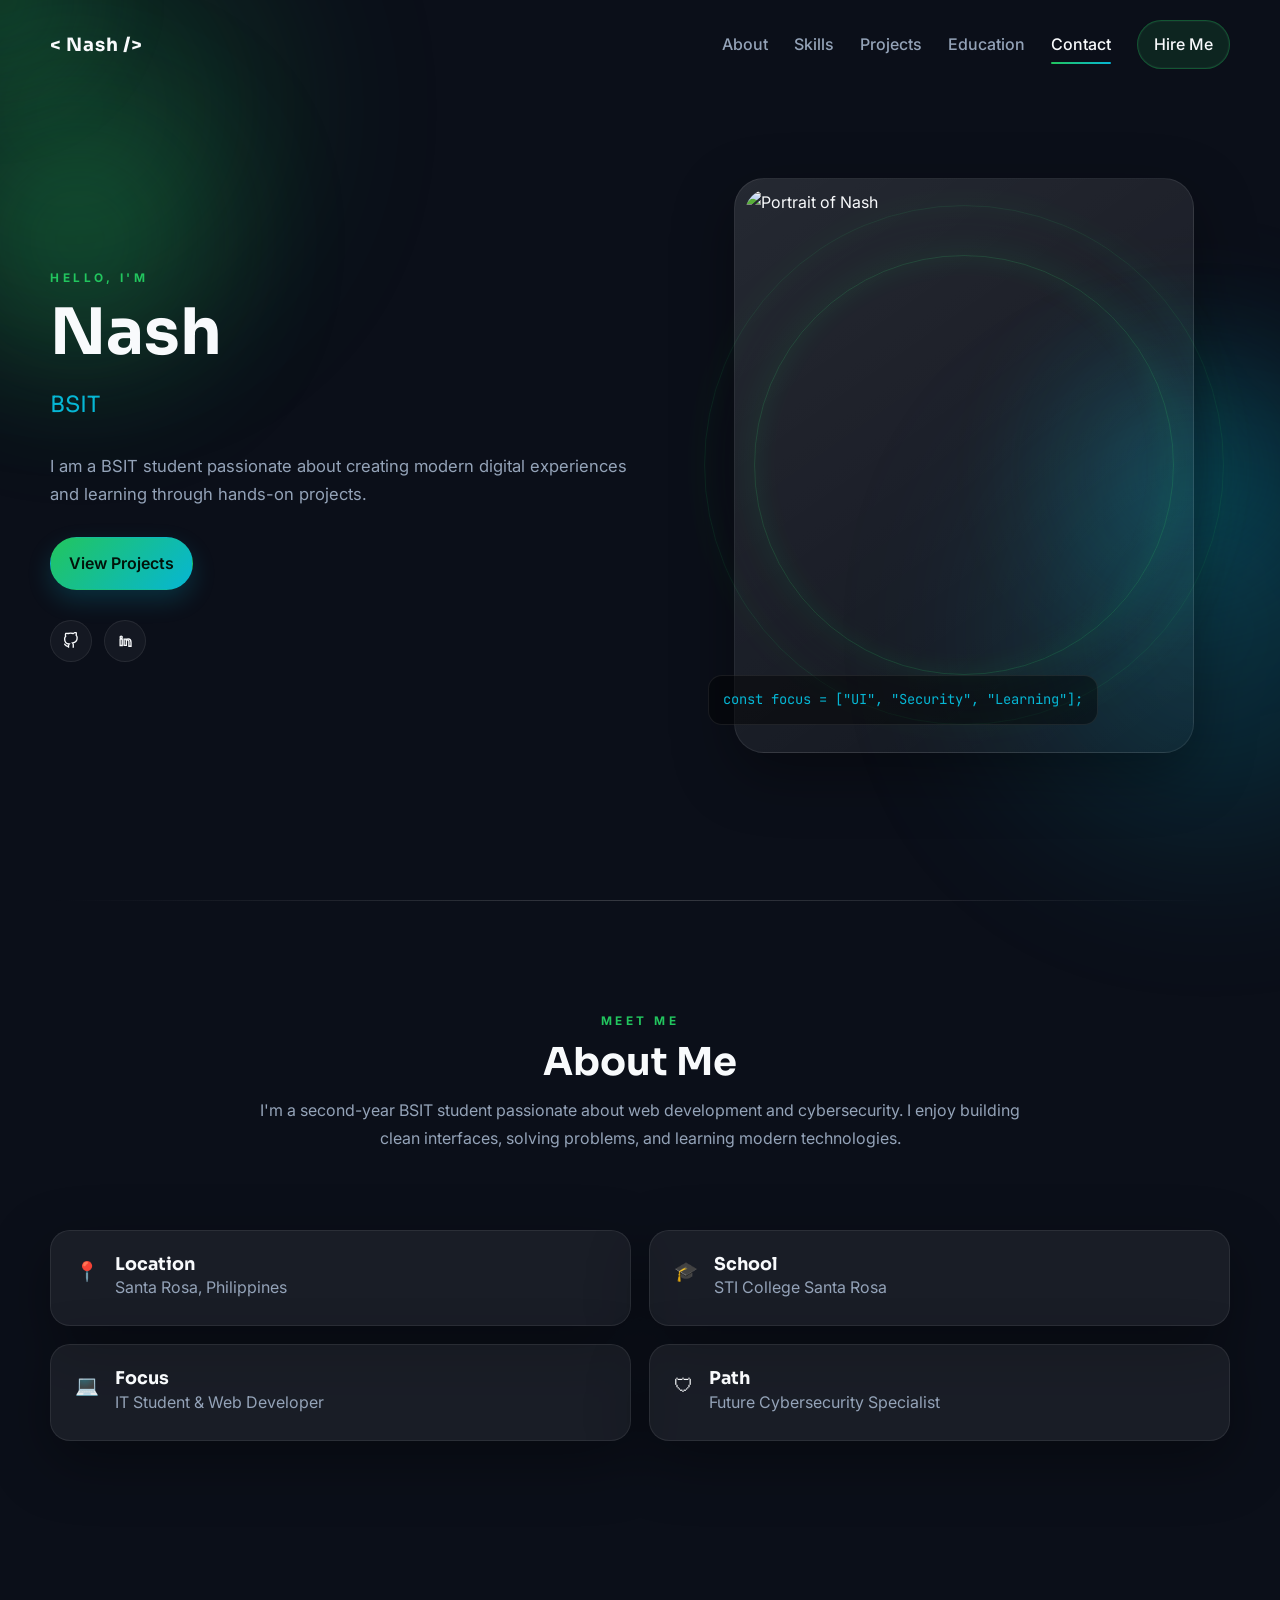
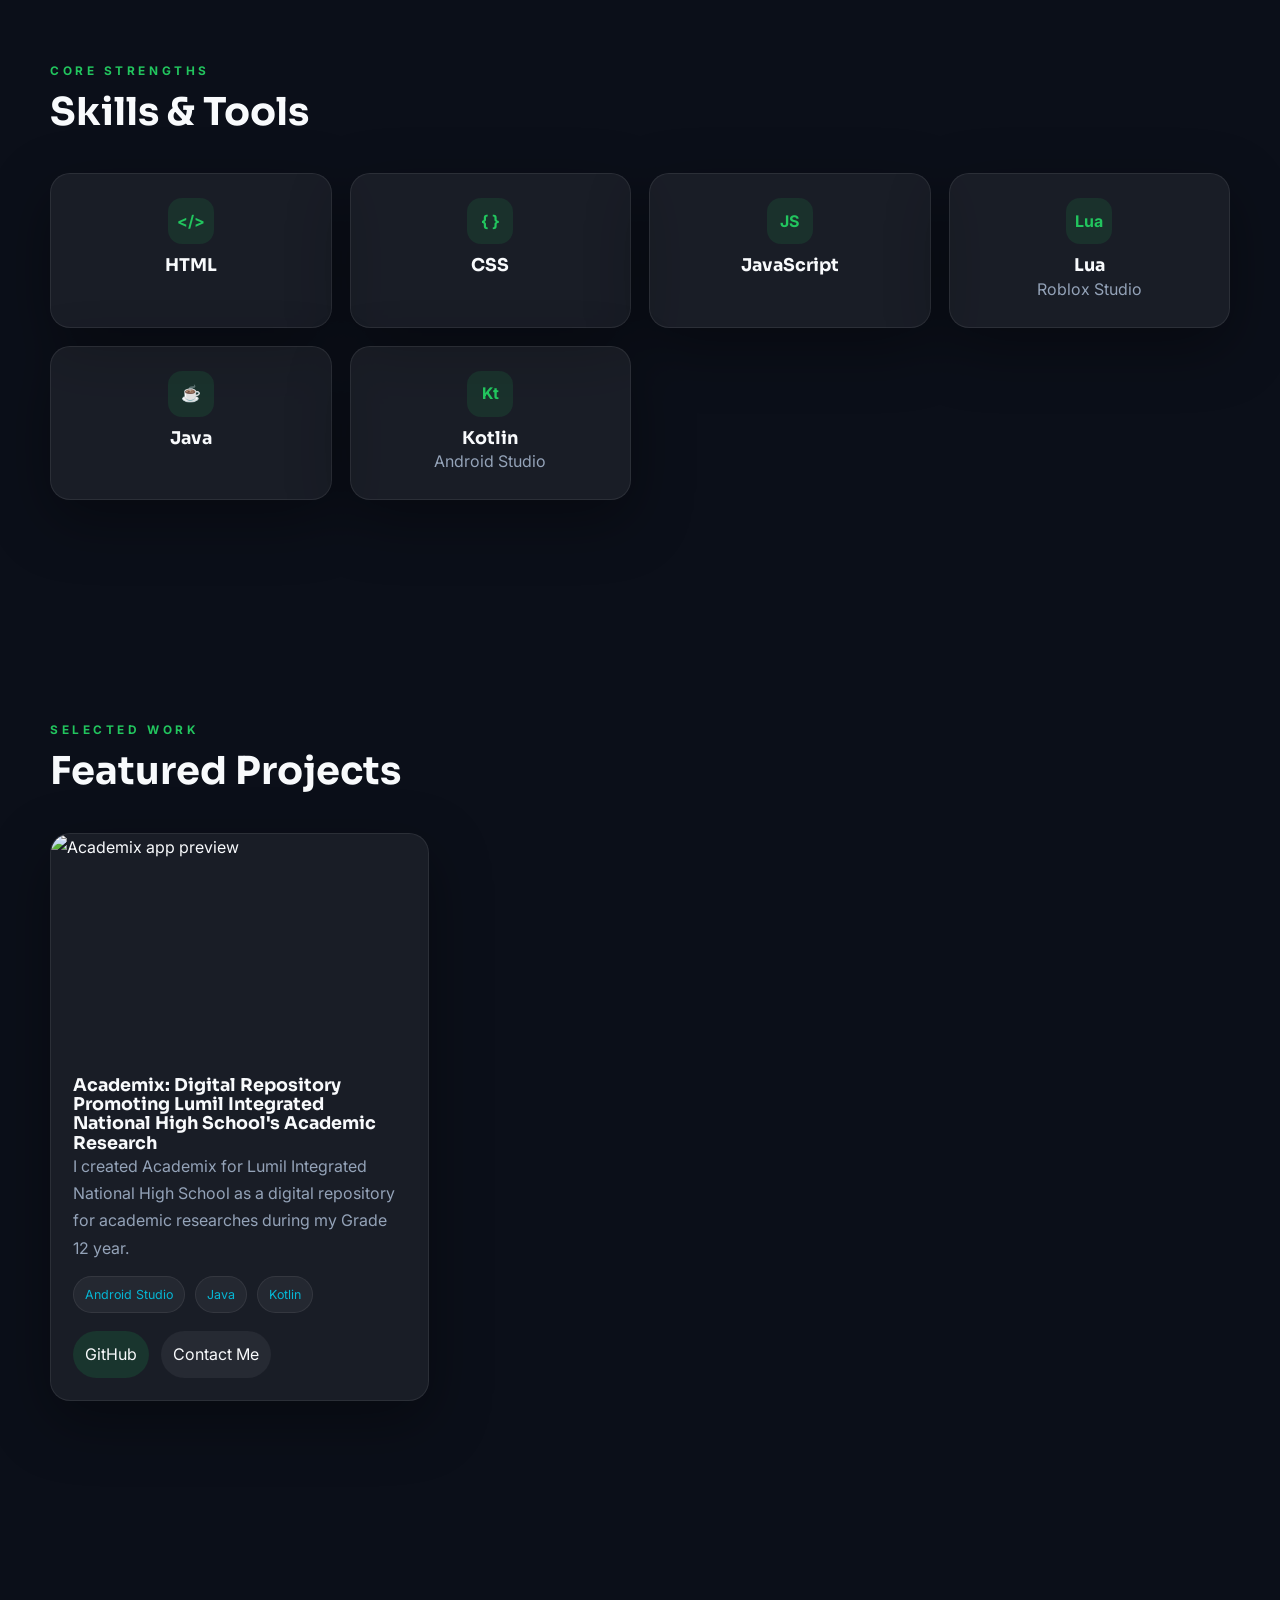
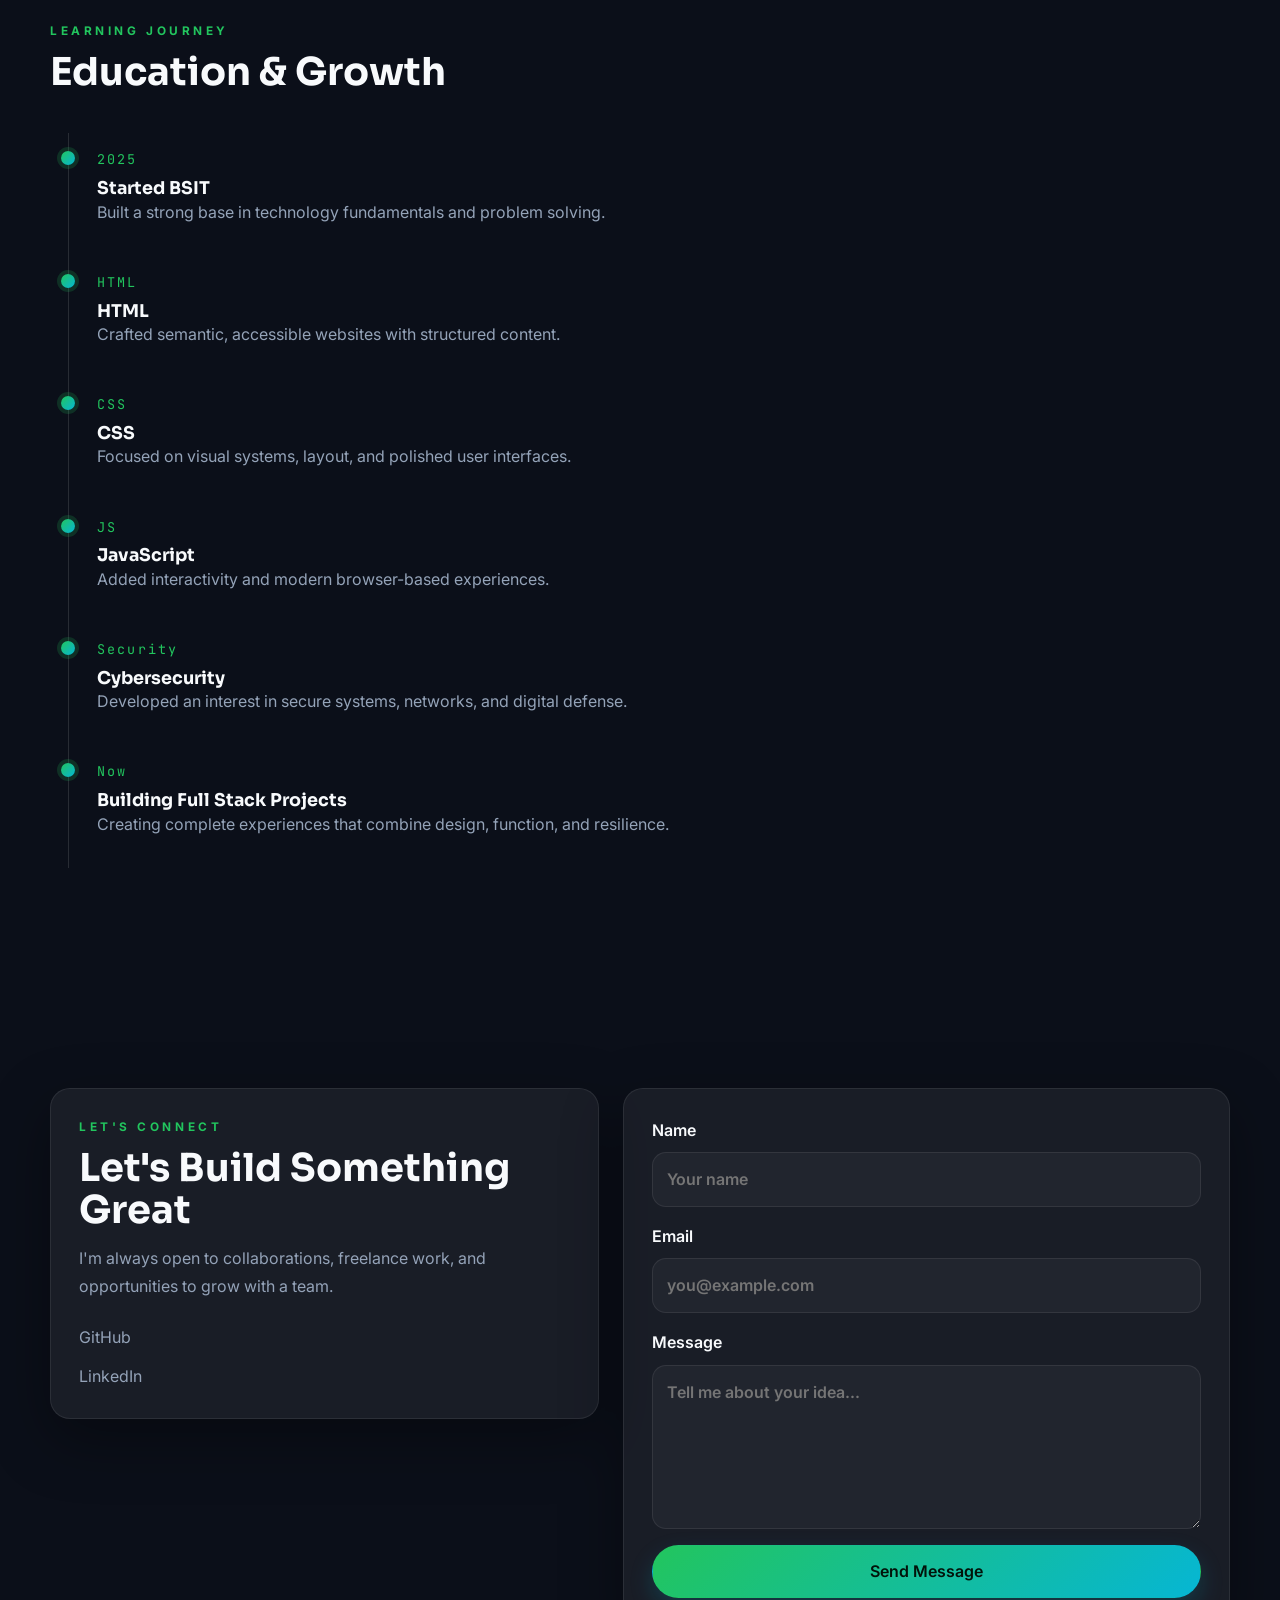
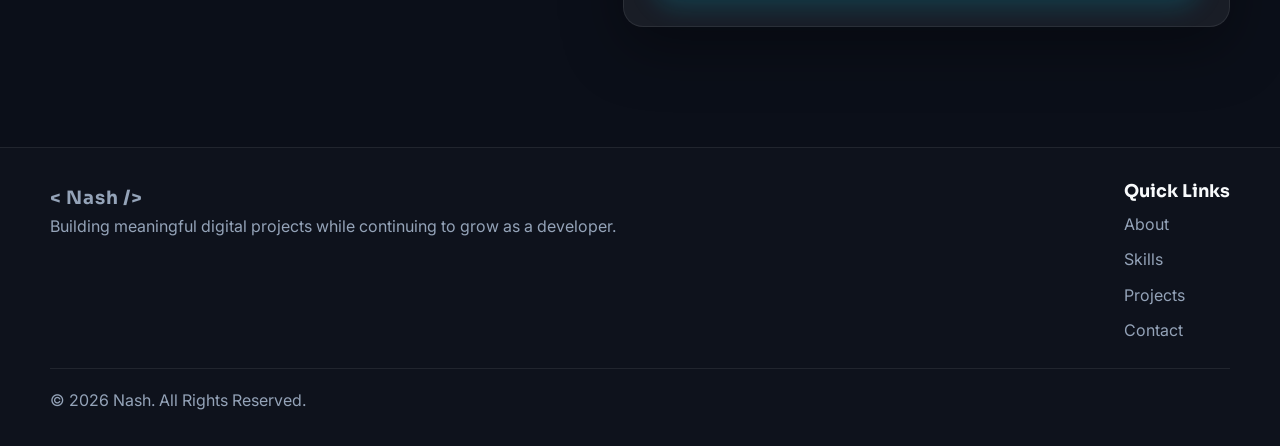
==== commit f923fcce: "Update image source path in index.html" ====
--- a/index.html
+++ b/index.html
@@ -78,7 +78,7 @@
           <div class="hero-visual reveal">
             <div class="hero-image-card">
               <img
-                src="himages/images/Gemini_Generated_Image_ulx94hulx94hulx9.png"
+                src="images/images/Gemini_Generated_Image_ulx94hulx94hulx9.png"
                 alt="Portrait of Nash"
                 loading="eager"
               />
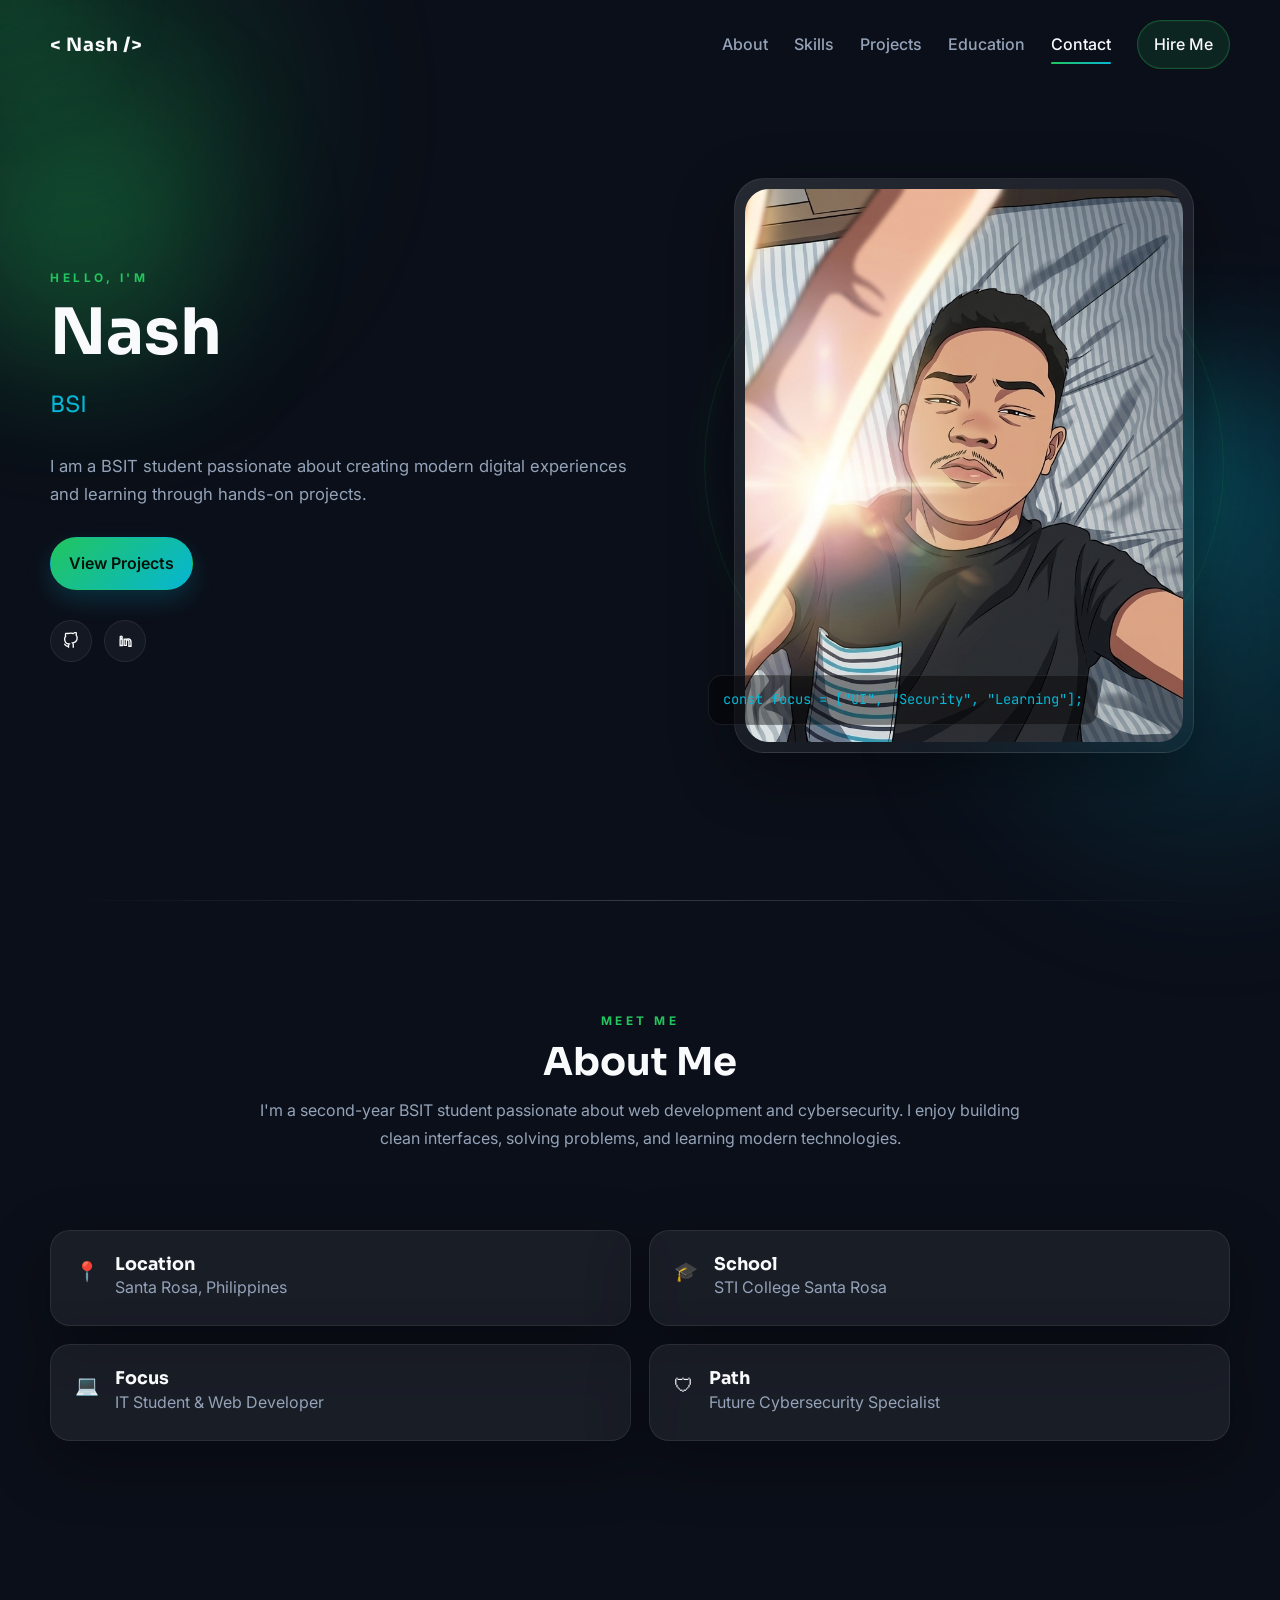
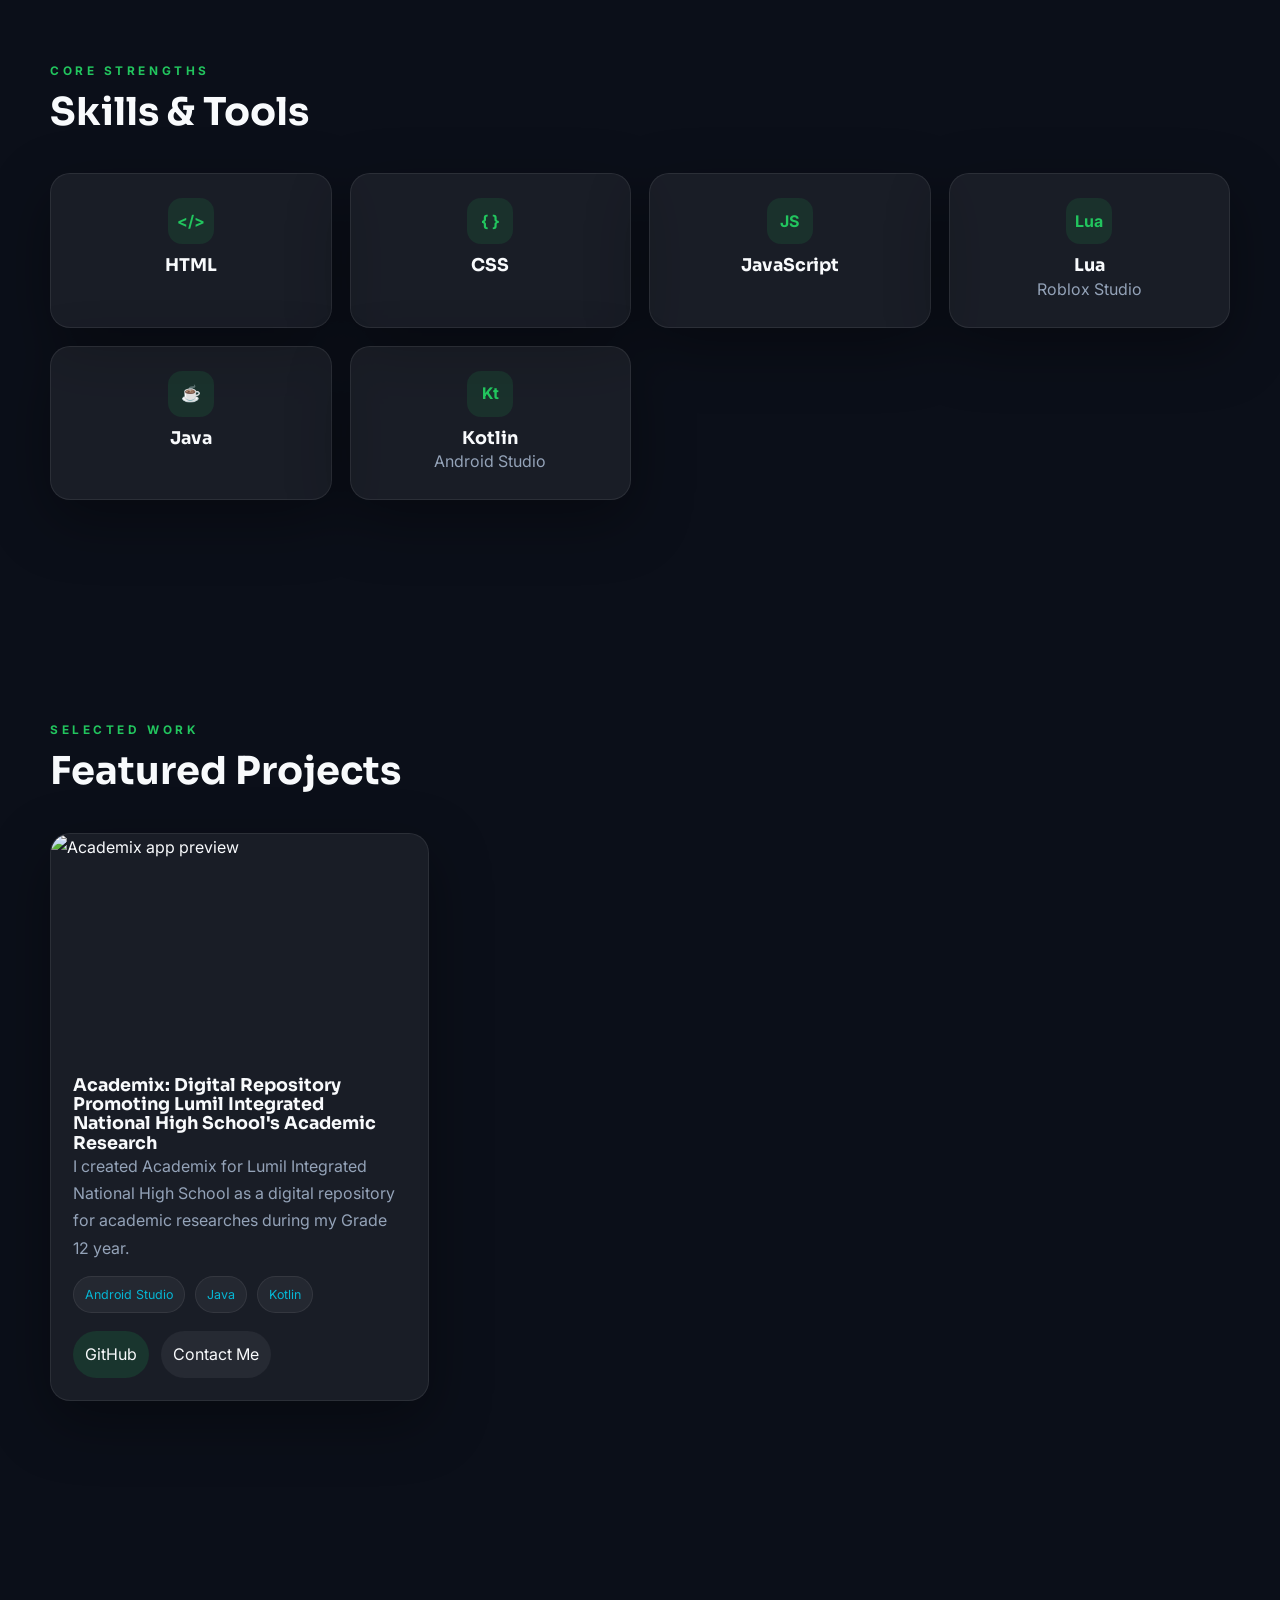
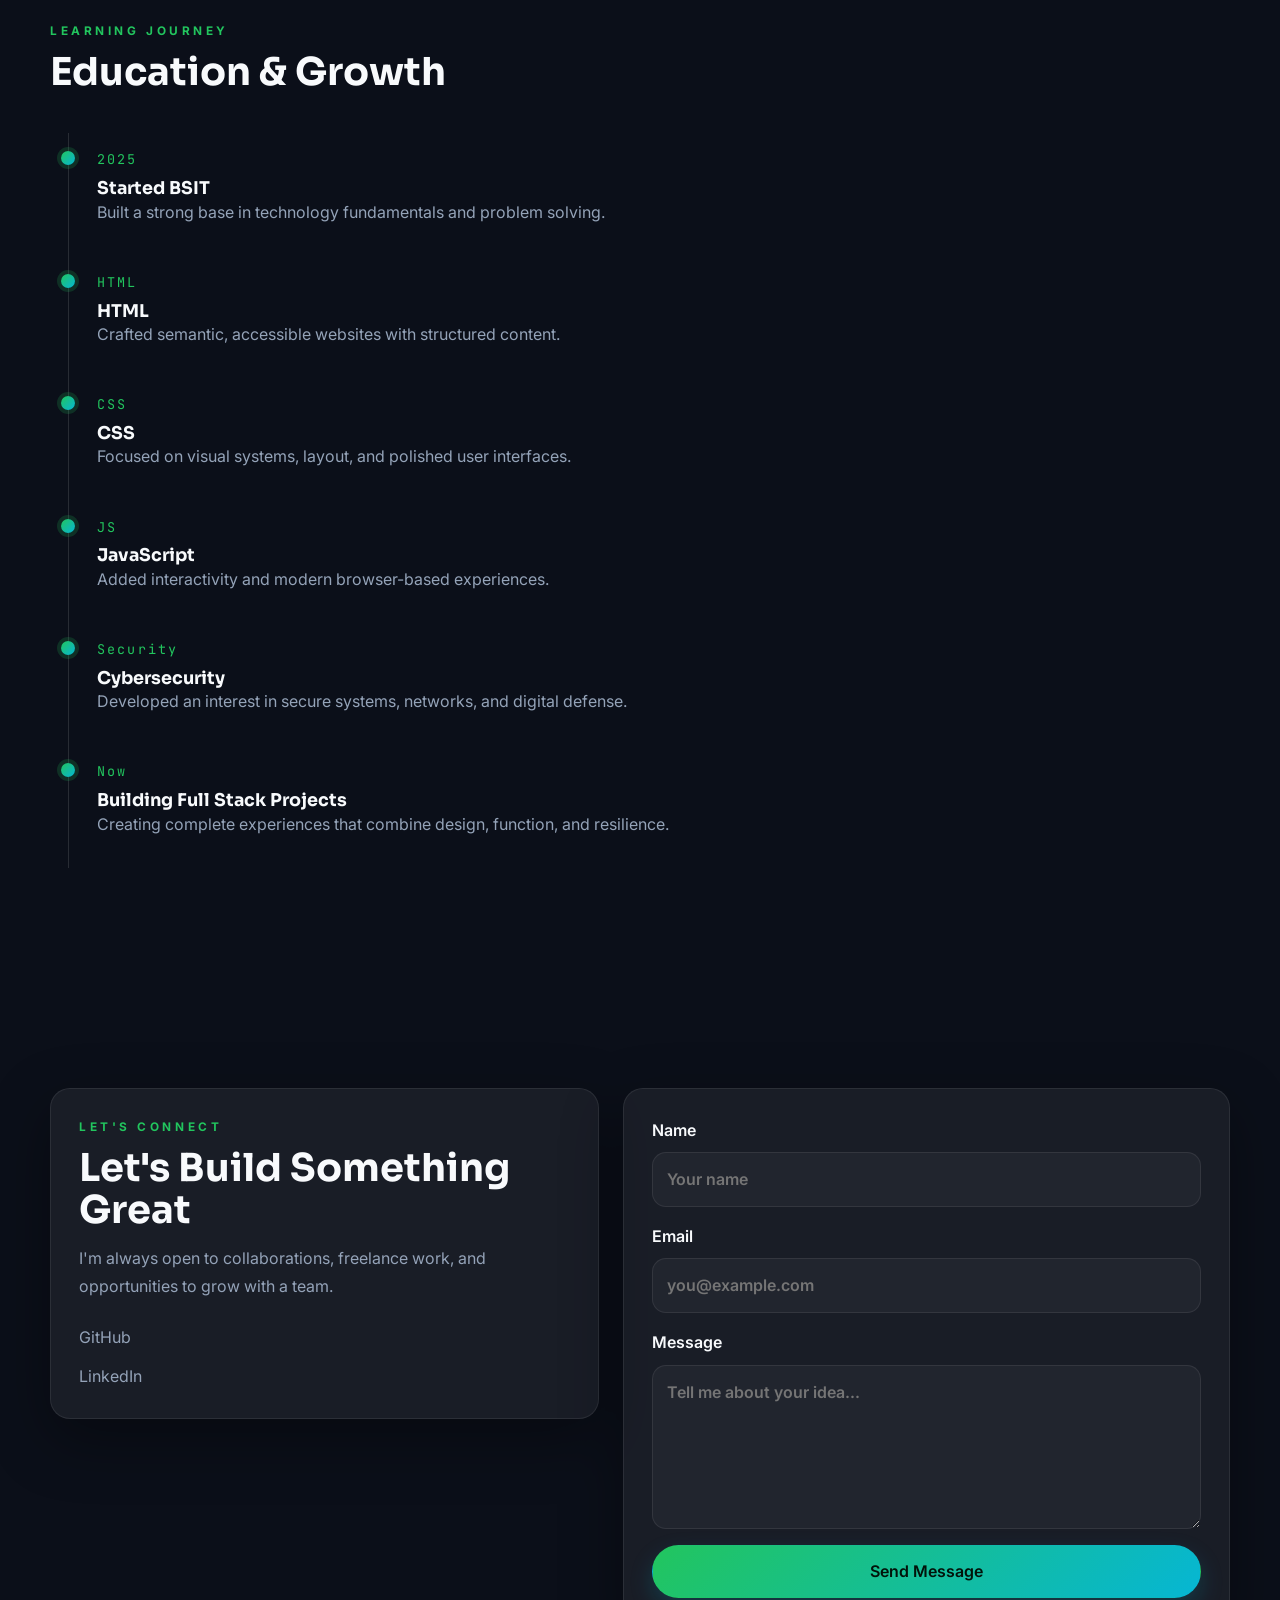
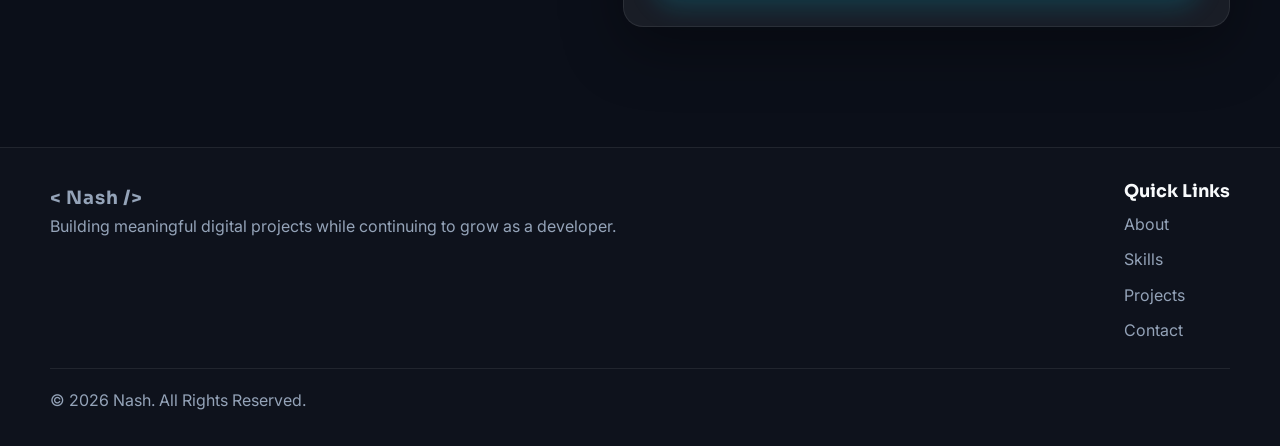
==== commit 2de20e5a: "Fix image source path in index.html Updated image source path for the hero image." ====
--- a/index.html
+++ b/index.html
@@ -78,7 +78,7 @@
           <div class="hero-visual reveal">
             <div class="hero-image-card">
               <img
-                src="images/images/Gemini_Generated_Image_ulx94hulx94hulx9.png"
+                src="images/Gemini_Generated_Image_ulx94hulx94hulx9.png"
                 alt="Portrait of Nash"
                 loading="eager"
               />
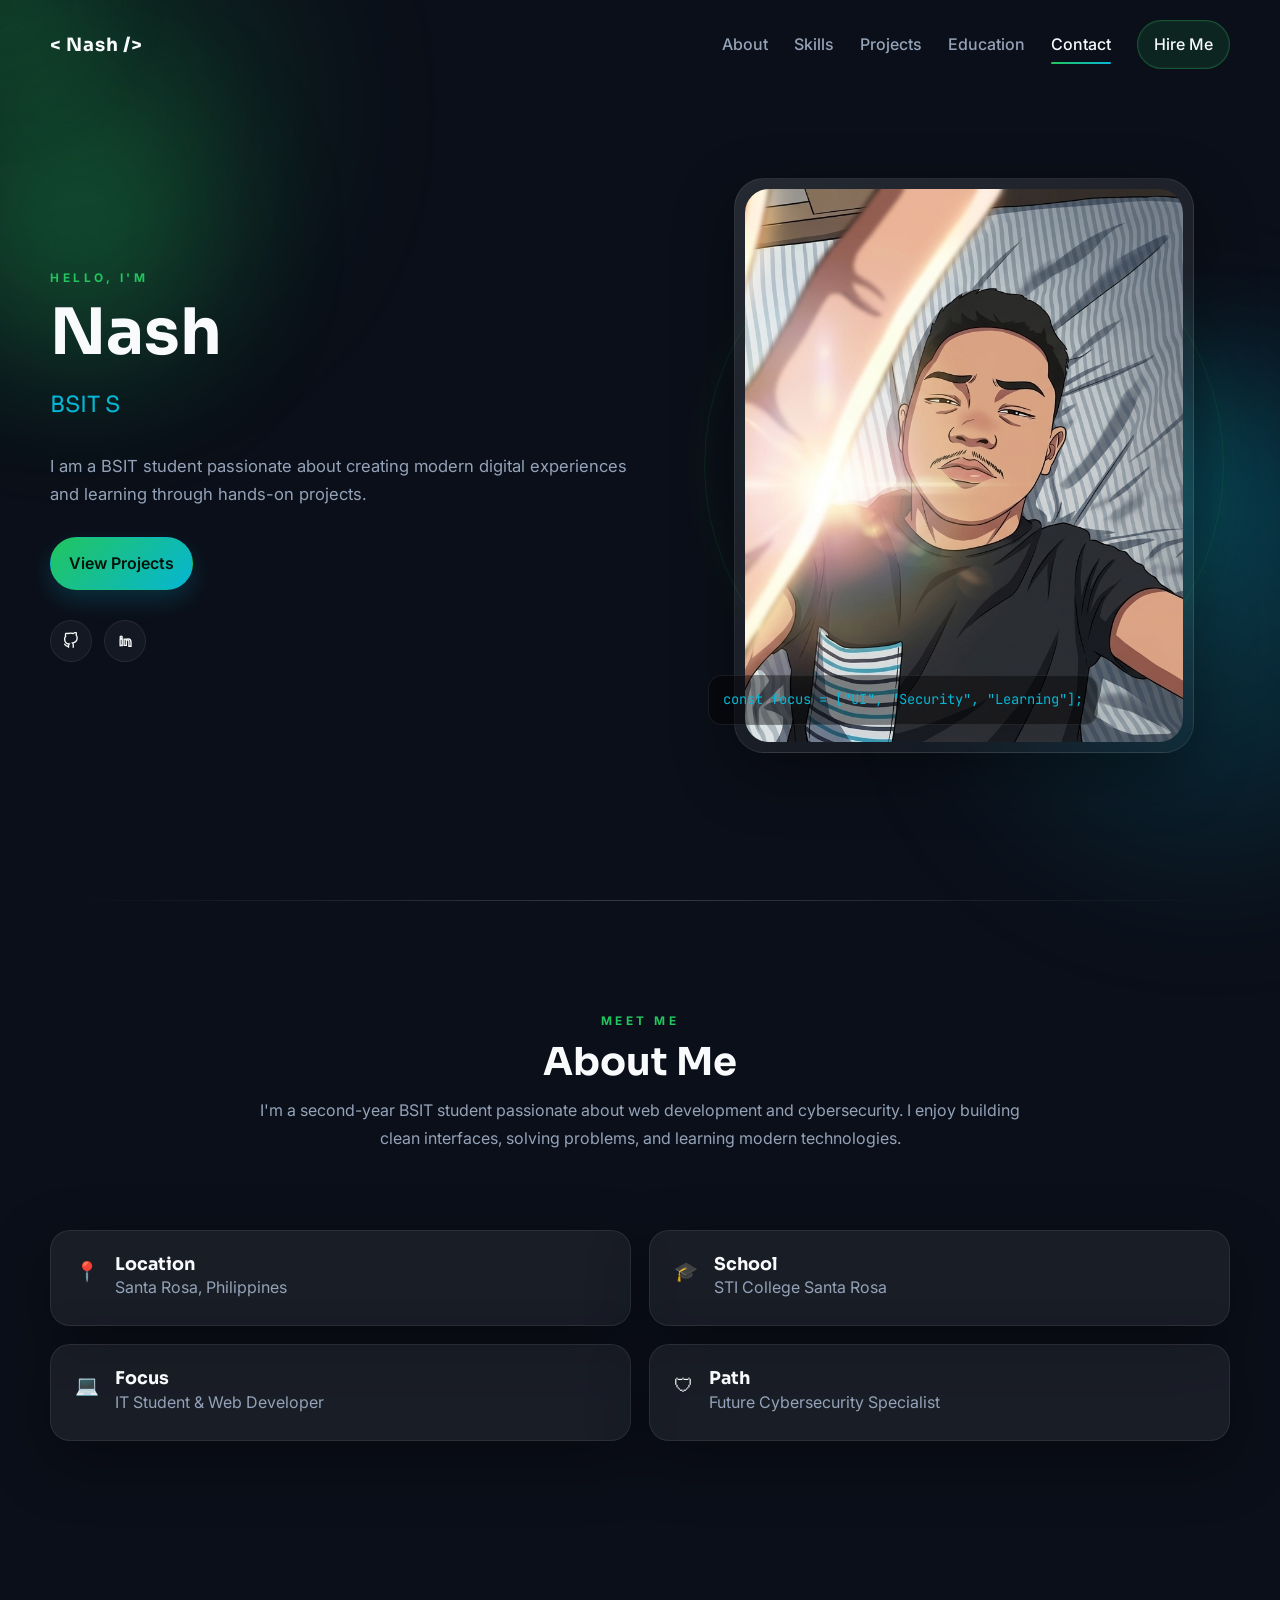
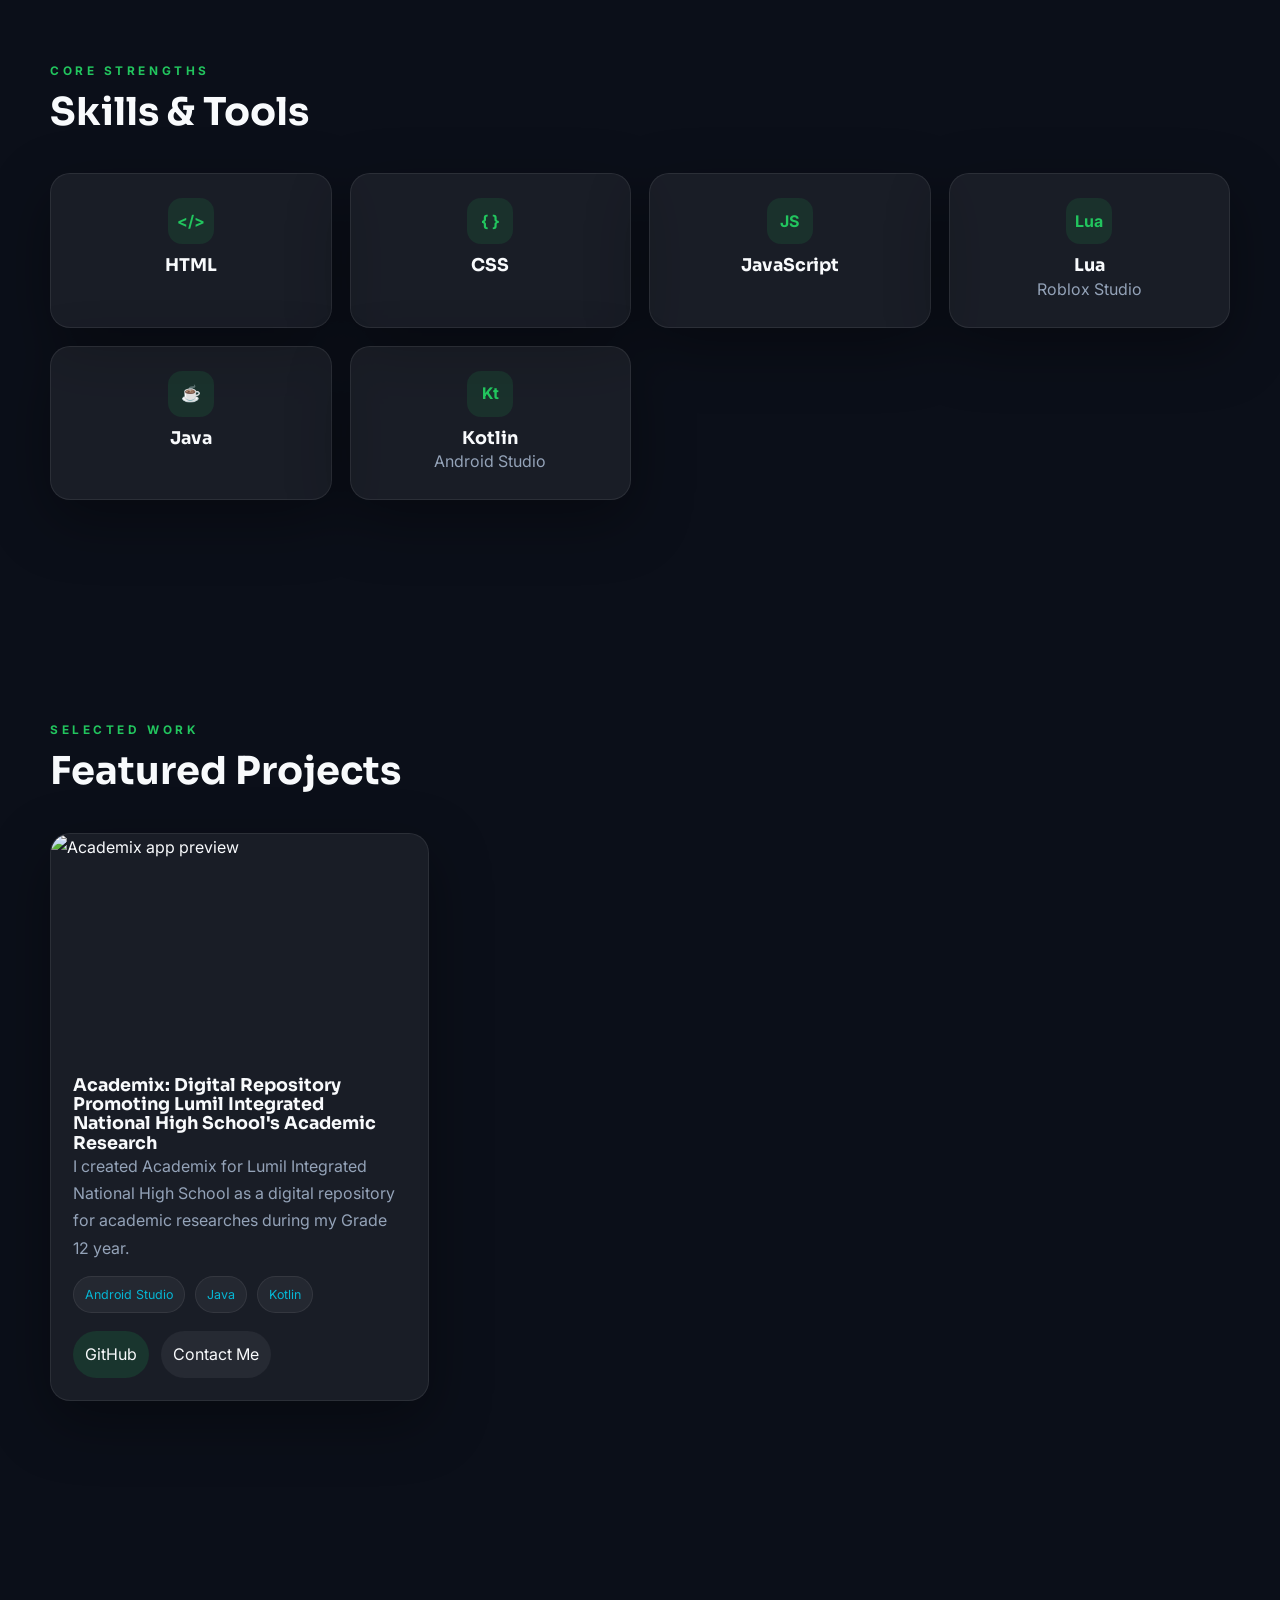
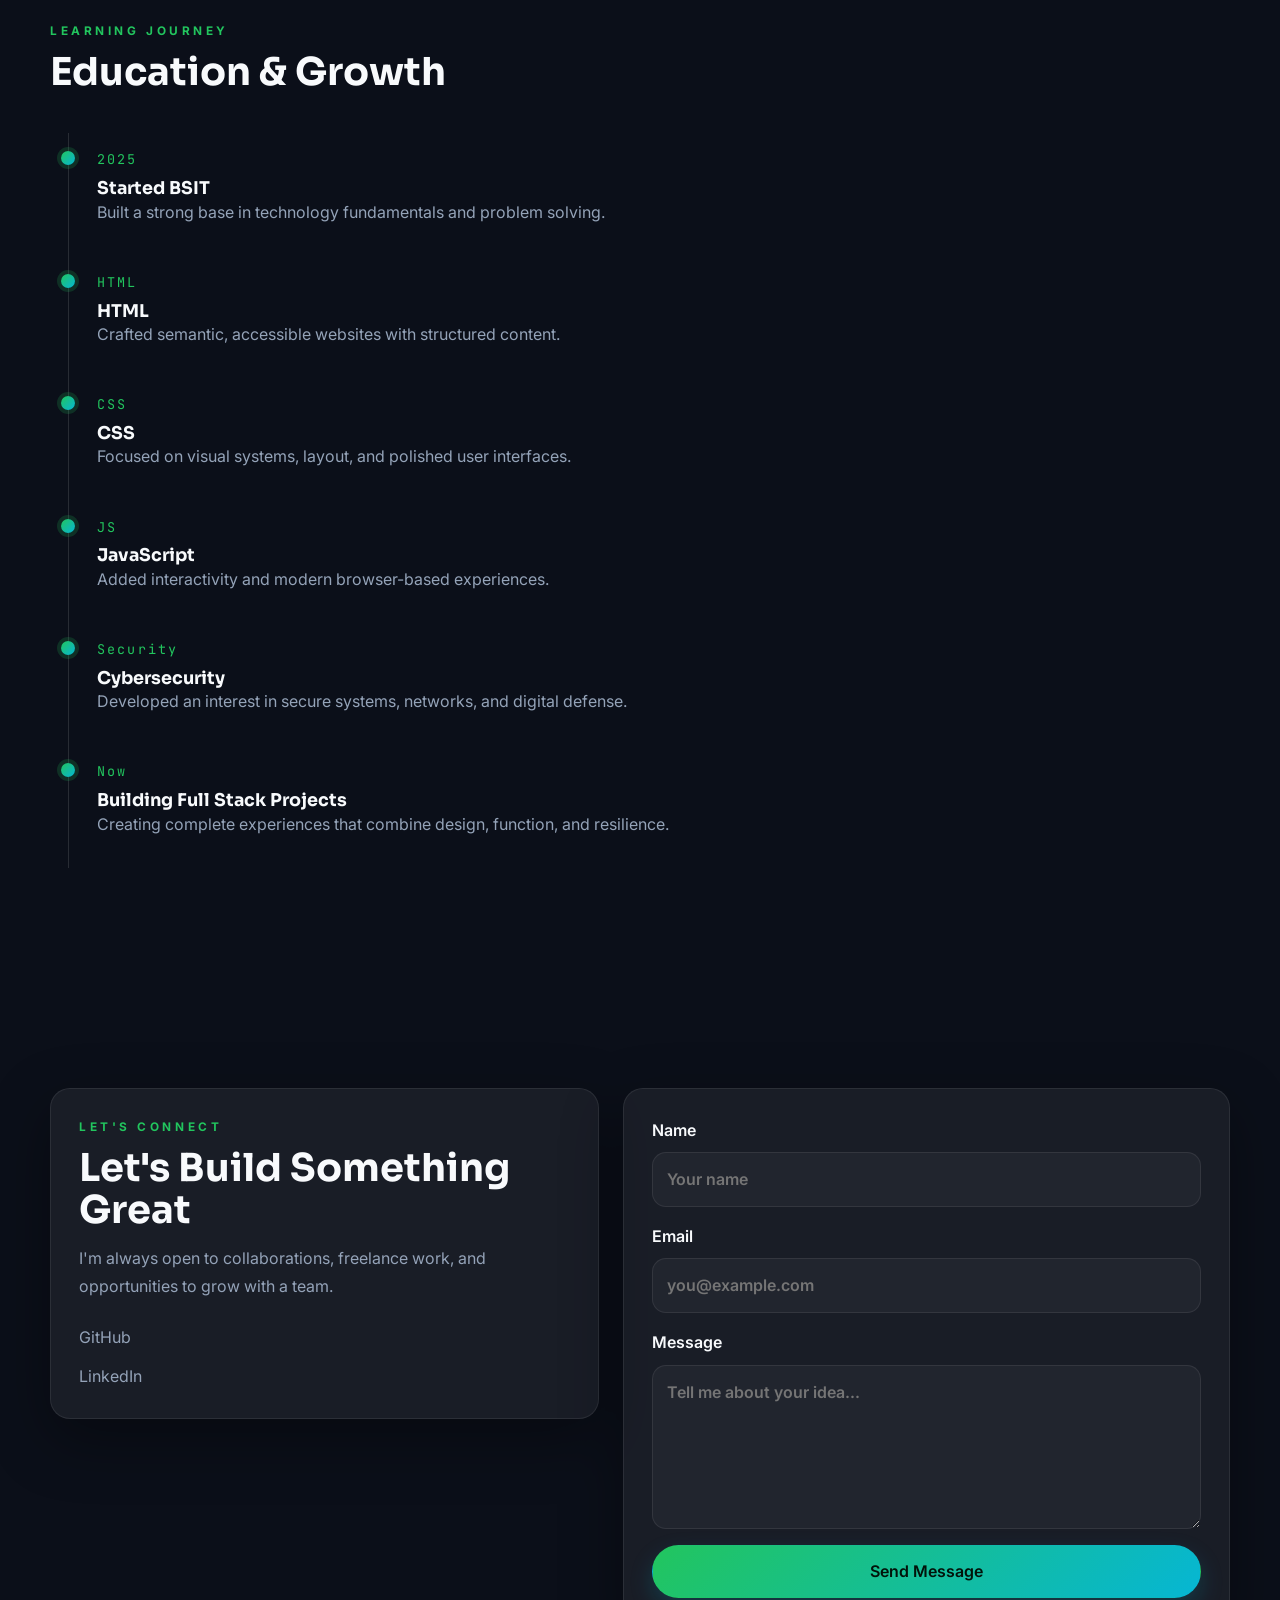
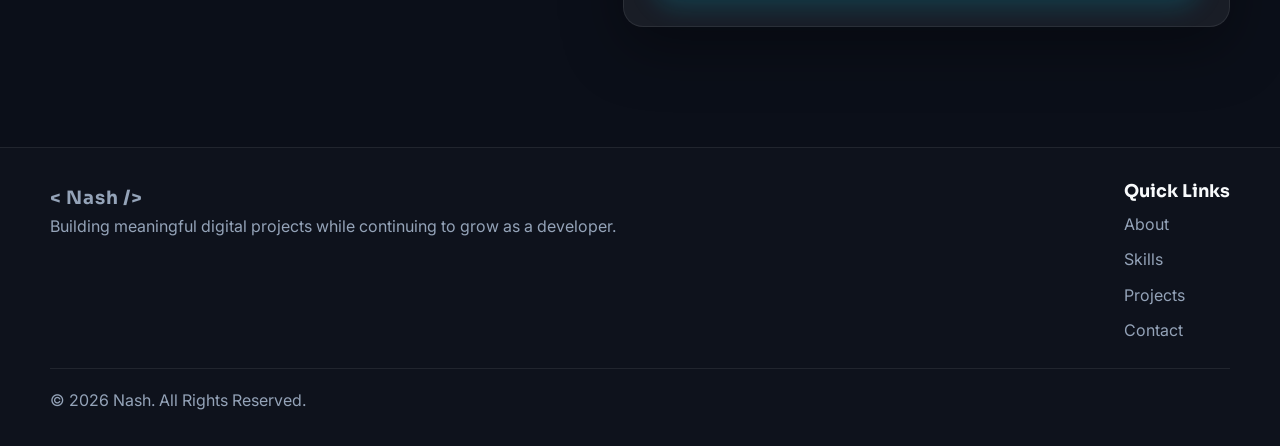
==== commit 57f97f31: "Change title in index.html to 'Nash' Updated the title of the portfolio page to 'Nash'." ====
--- a/index.html
+++ b/index.html
@@ -4,7 +4,7 @@
     <meta charset="UTF-8" />
     <meta name="viewport" content="width=device-width, initial-scale=1.0" />
     <meta name="description" content="Nash is a BSIT student building modern websites and exploring cybersecurity." />
-    <title>Nash | BSIT Portfolio</title>
+    <title>Nash</title>
     <link rel="preconnect" href="https://fonts.googleapis.com" />
     <link rel="preconnect" href="https://fonts.gstatic.com" crossorigin />
     <link
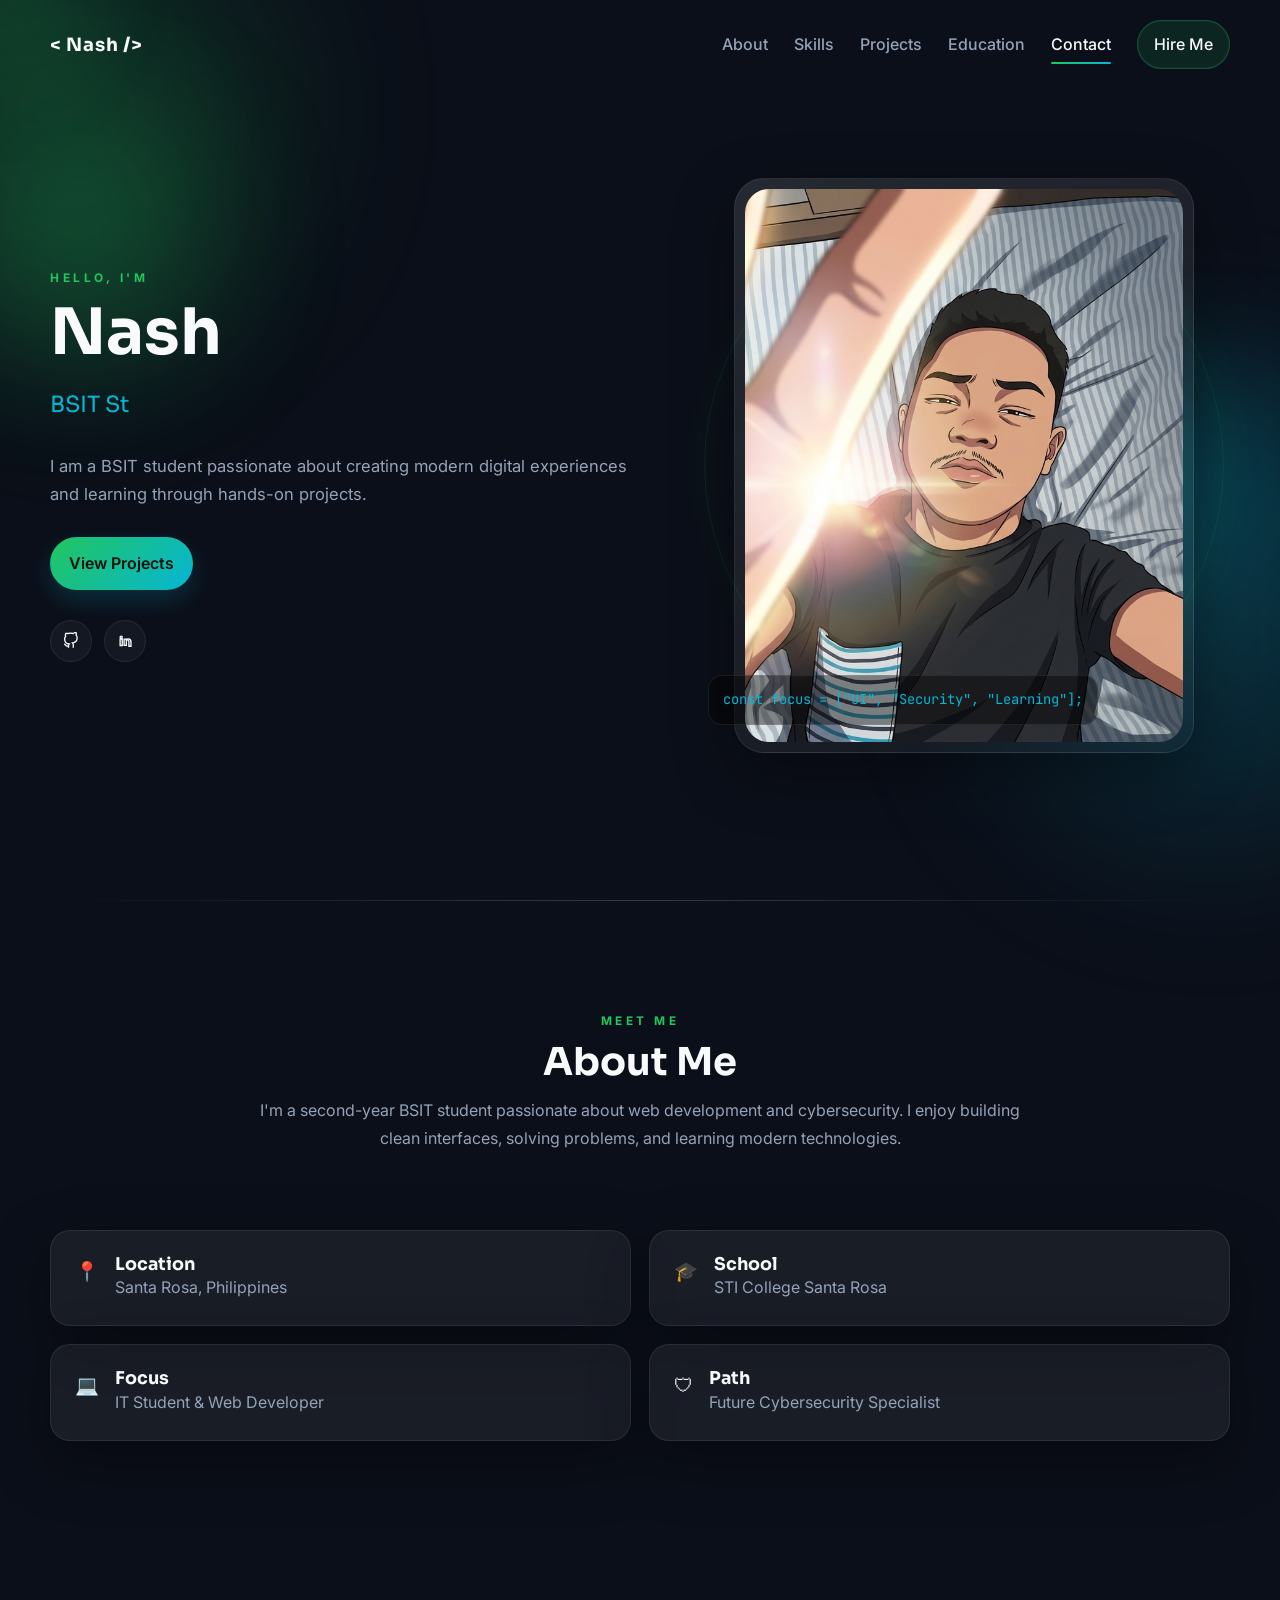
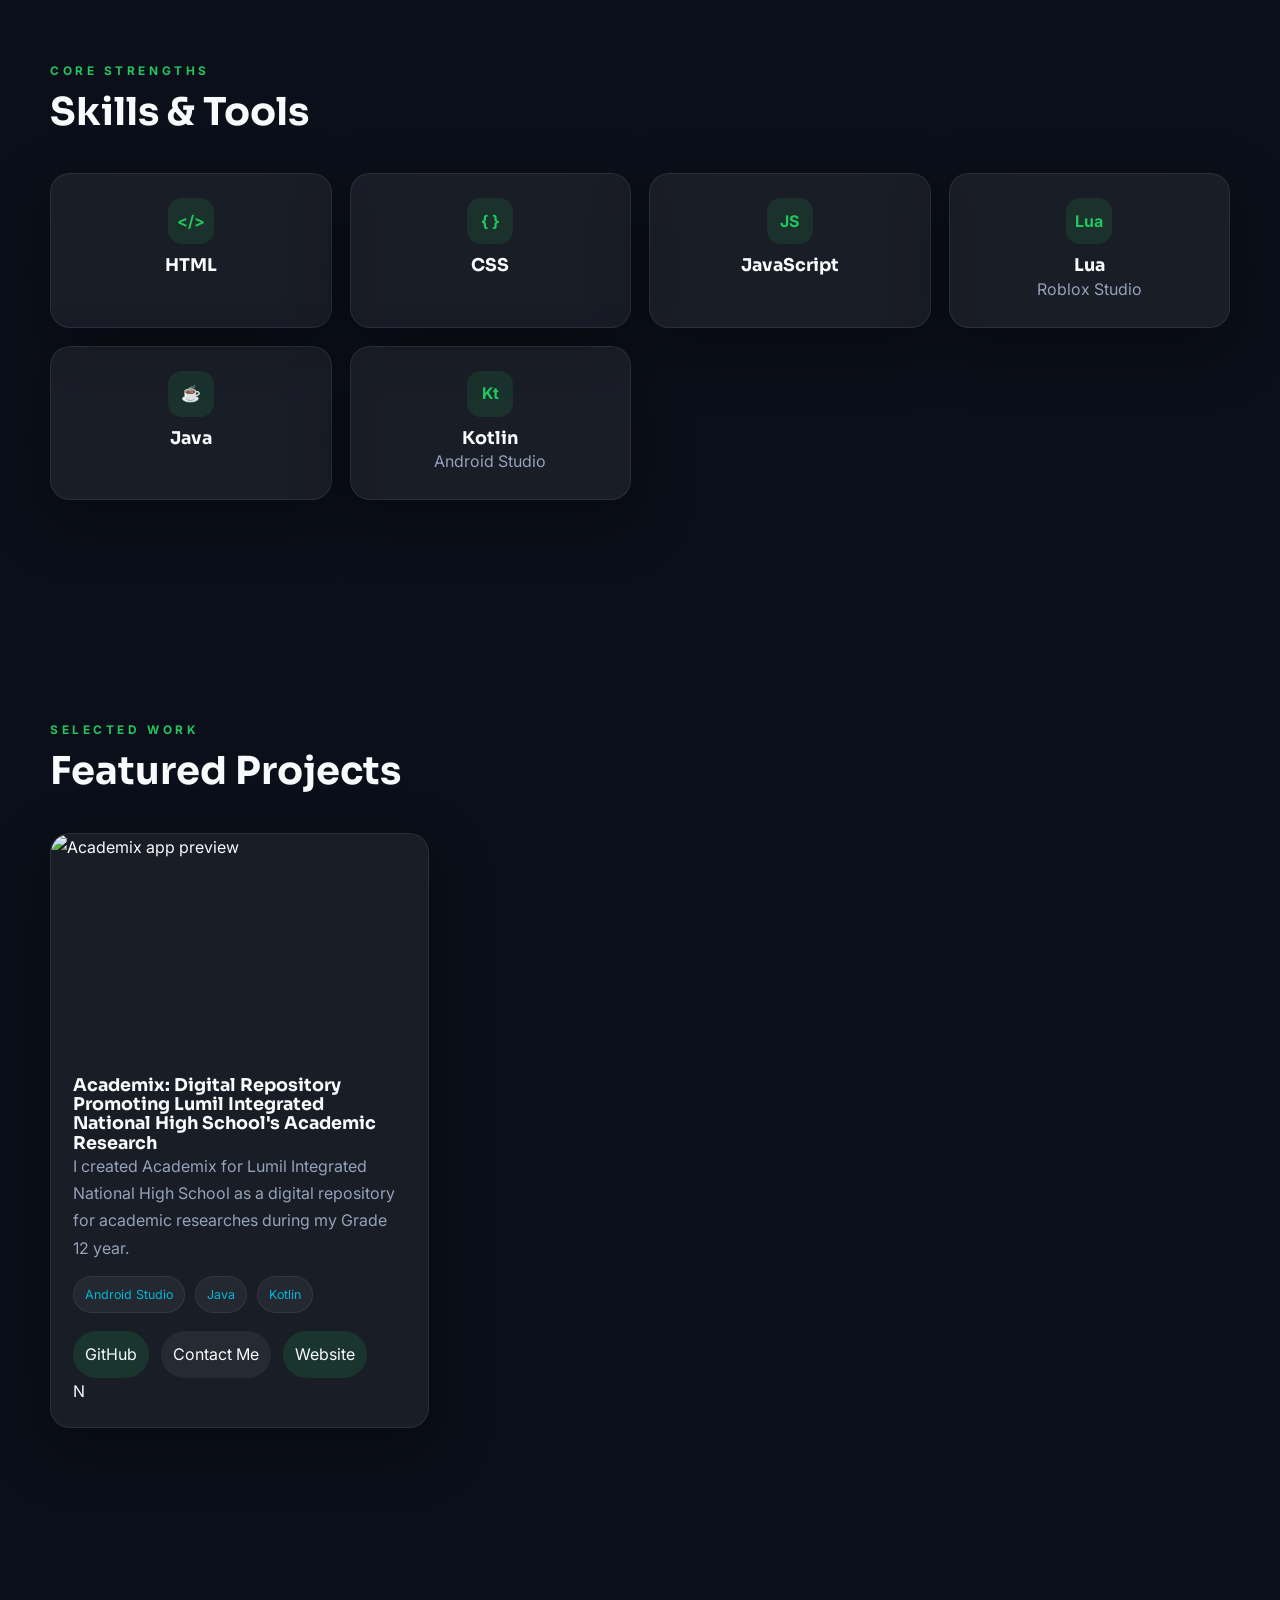
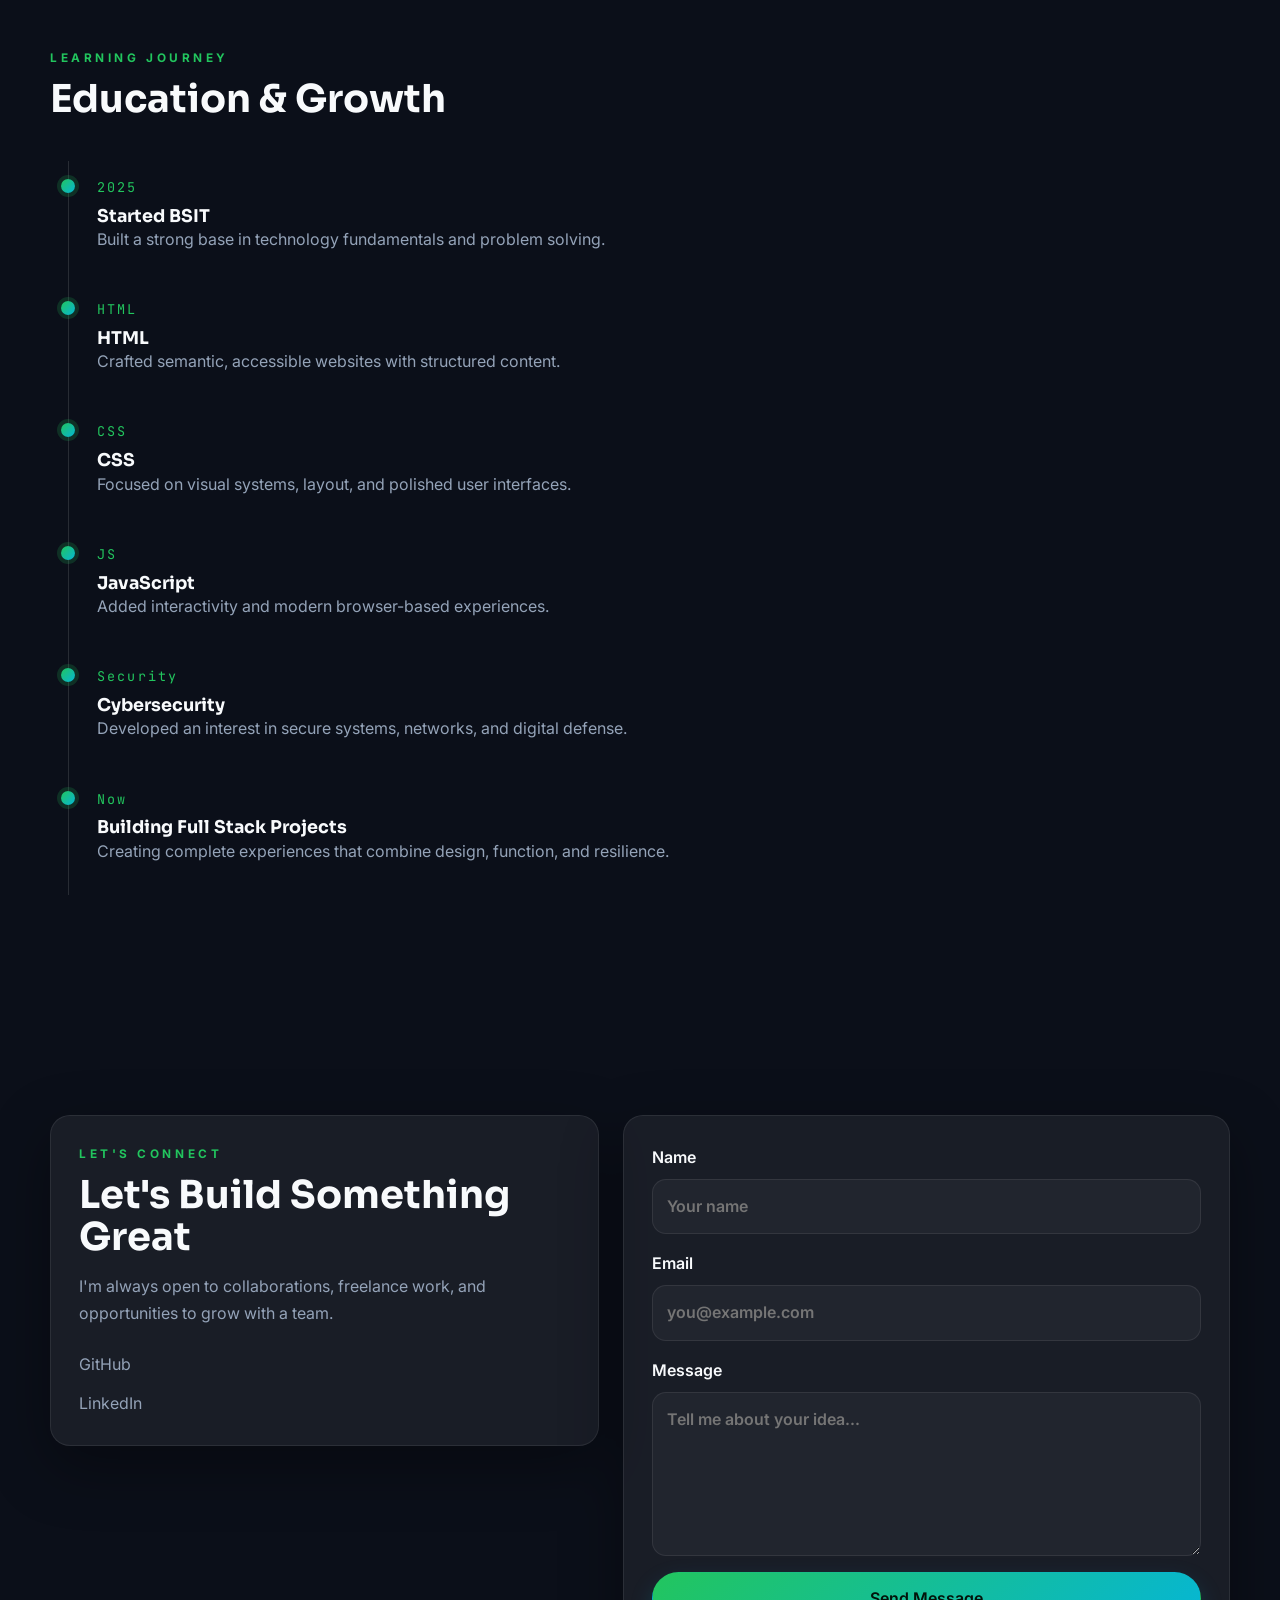
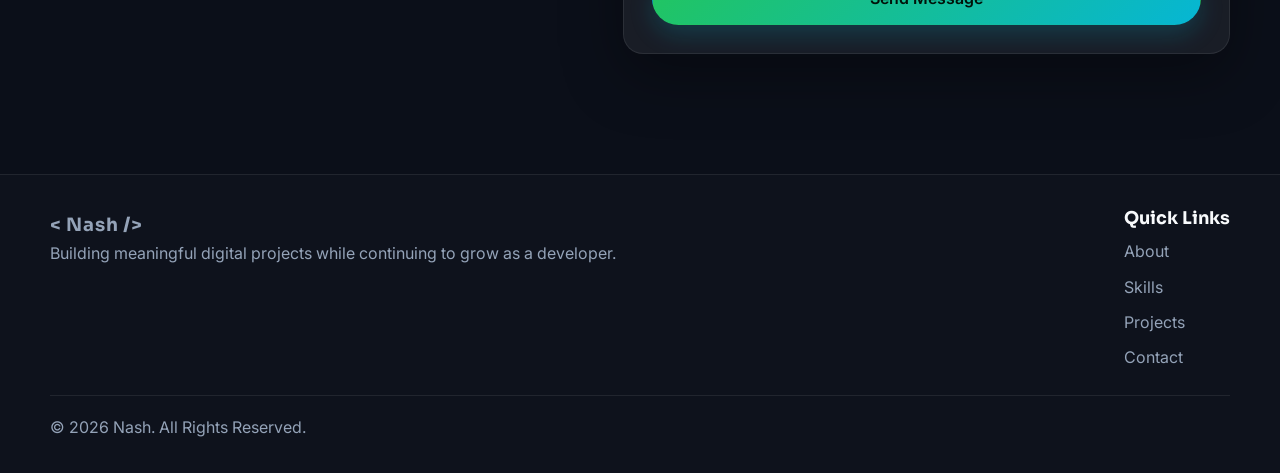
==== commit b6ae53ae: "Add link to external website in index.html" ====
--- a/index.html
+++ b/index.html
@@ -194,7 +194,8 @@
                 <div class="project-actions">
                   <a href="https://github.com/naassshhhhyyyyy" target="_blank" rel="noreferrer">GitHub</a>
                   <a href="#contact" class="secondary">Contact Me</a>
-                </div>
+                  <a href="https://academix-phi.vercel.app/main.html" target="_blank" rel="noreferrer">Website</a>
+                </div>N
               </div>
             </article>
           </div>
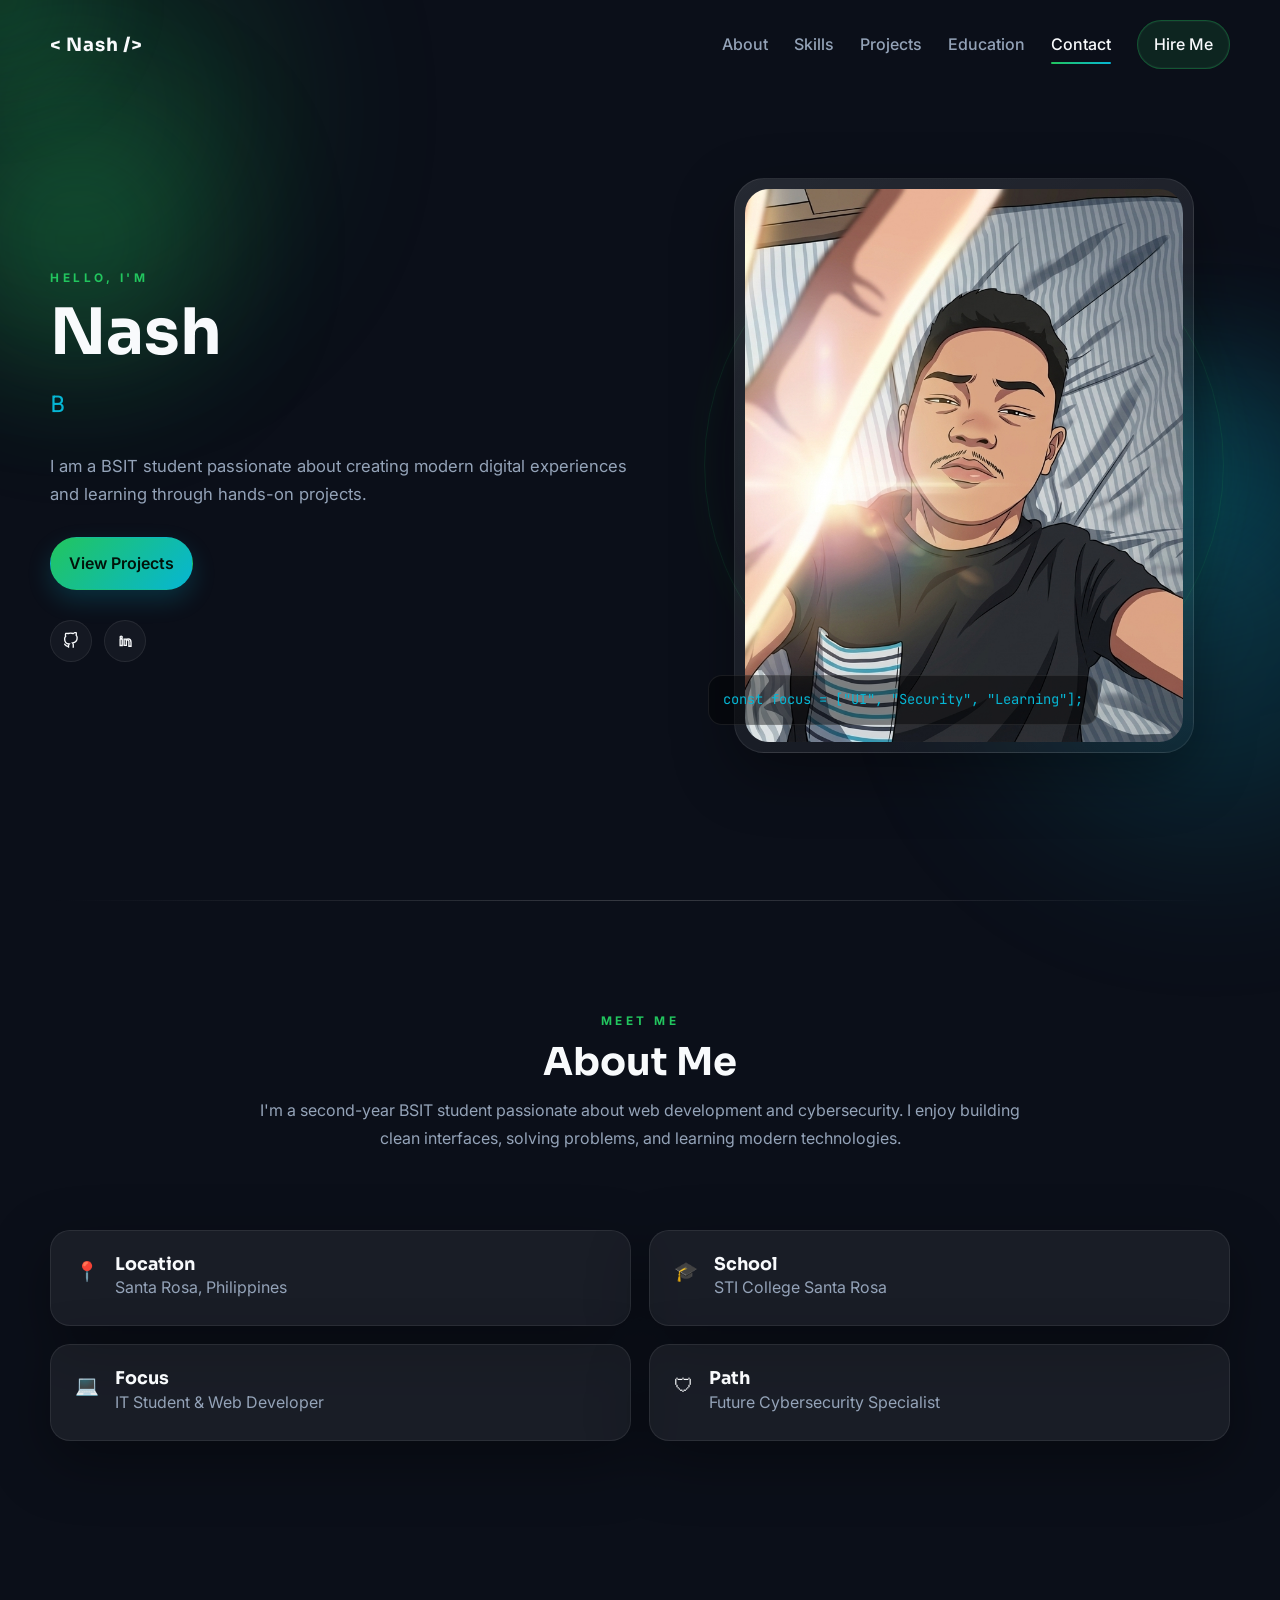
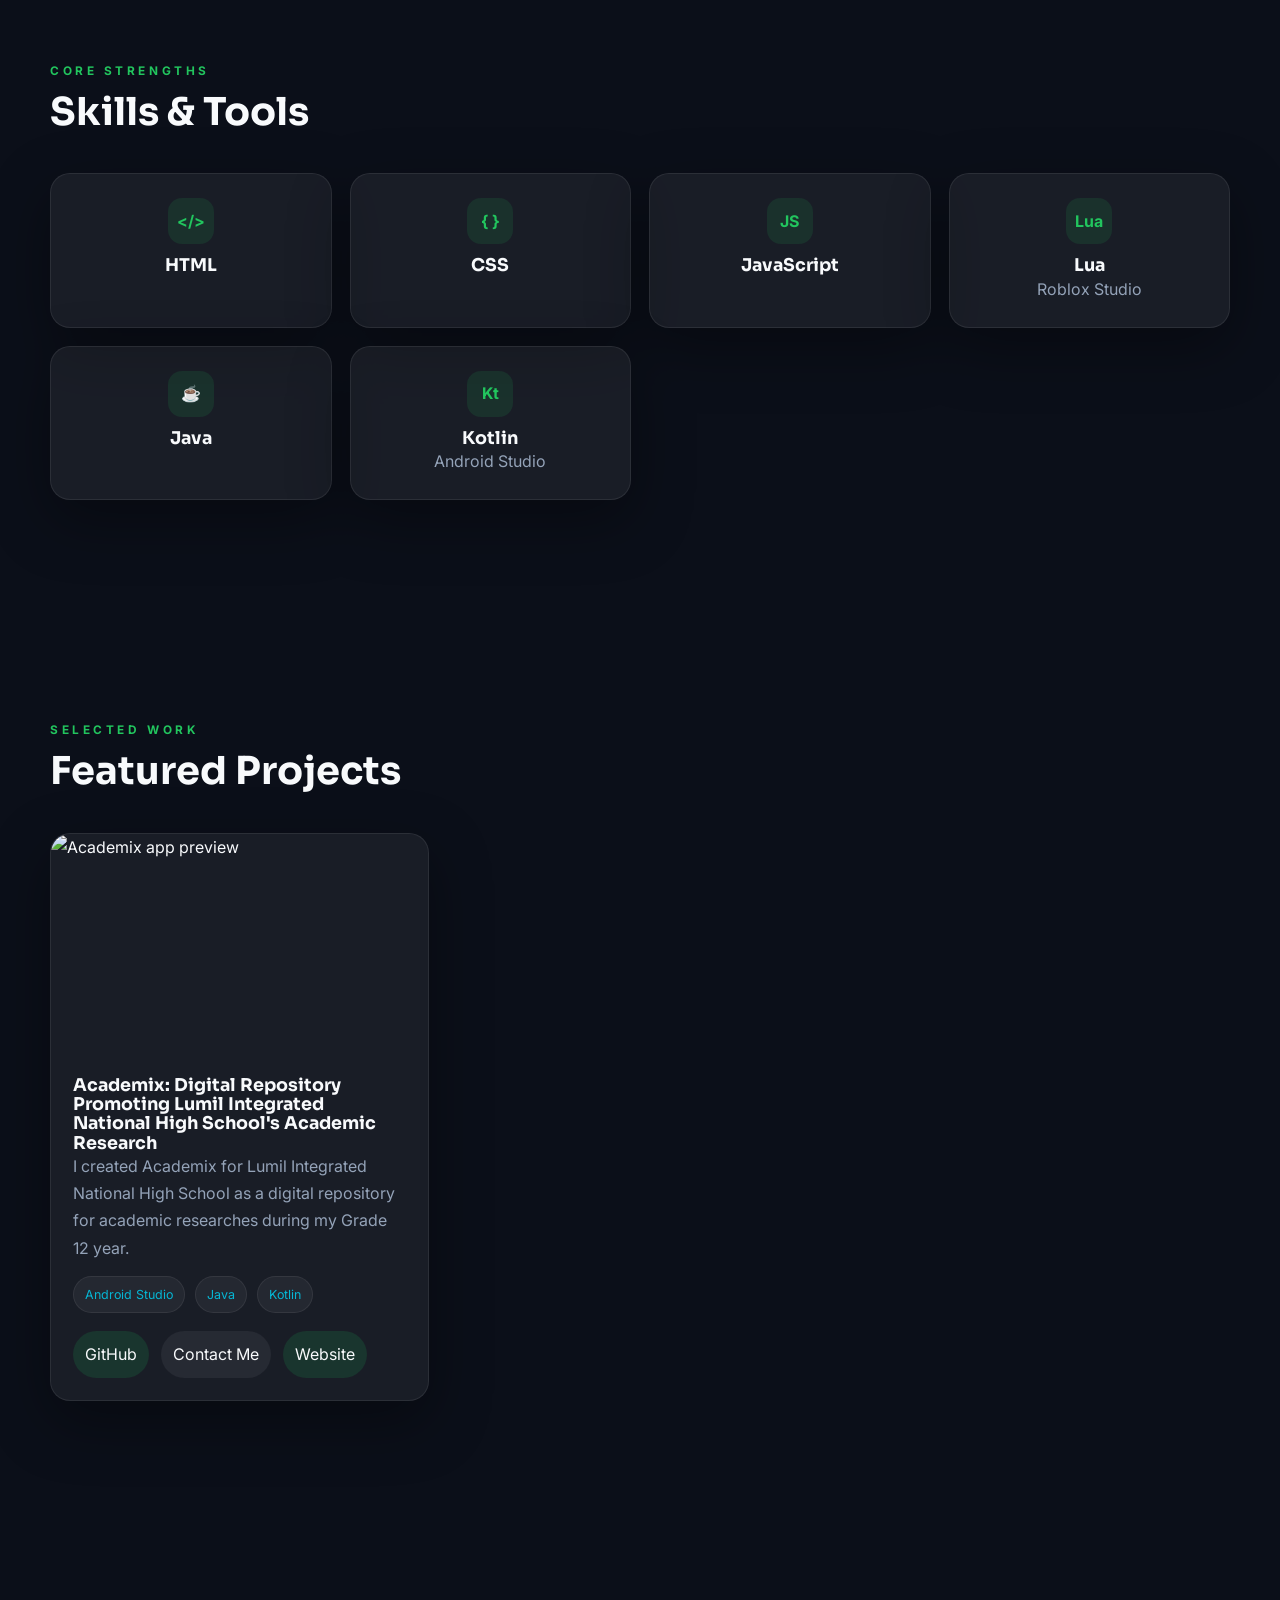
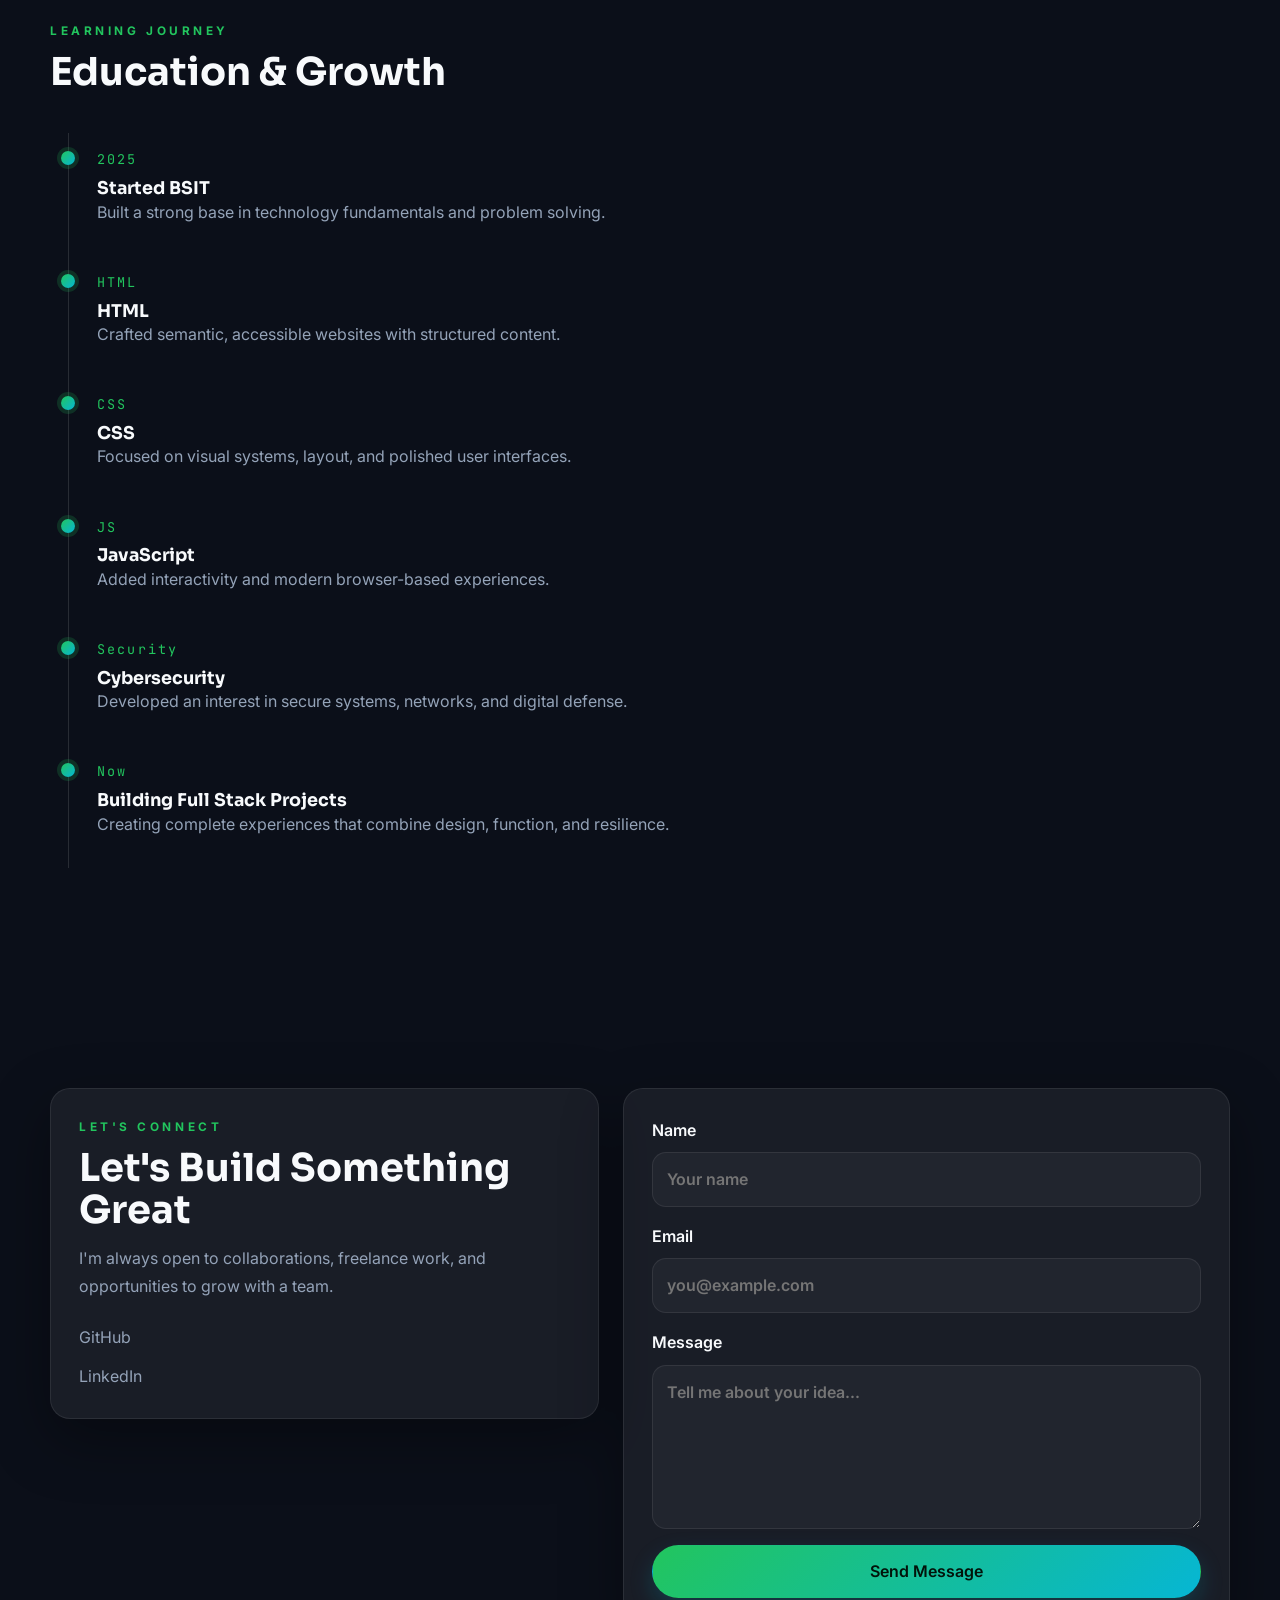
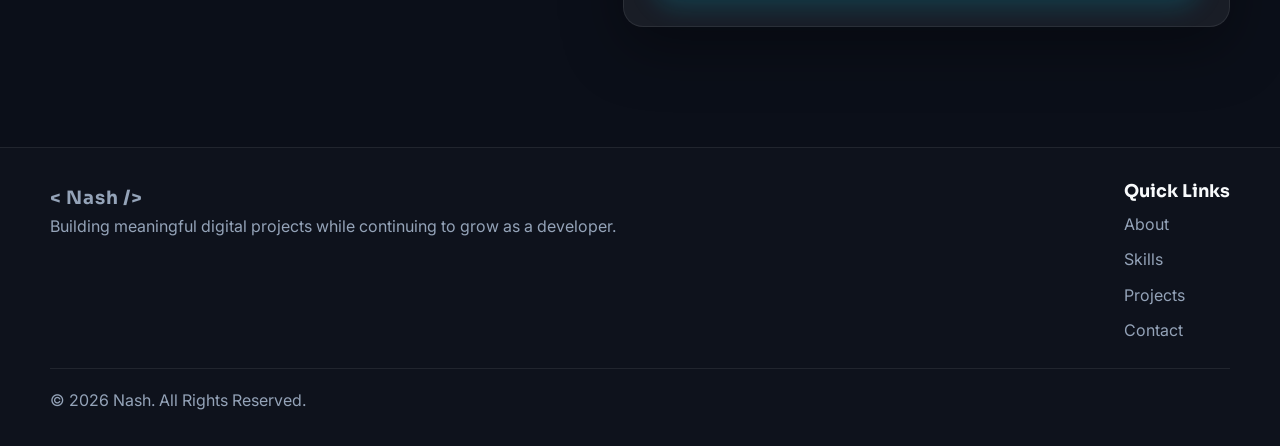
==== commit df7d3ed3: "Fix HTML closing tag for project actions div" ====
--- a/index.html
+++ b/index.html
@@ -195,7 +195,7 @@
                   <a href="https://github.com/naassshhhhyyyyy" target="_blank" rel="noreferrer">GitHub</a>
                   <a href="#contact" class="secondary">Contact Me</a>
                   <a href="https://academix-phi.vercel.app/main.html" target="_blank" rel="noreferrer">Website</a>
-                </div>N
+                </div>
               </div>
             </article>
           </div>
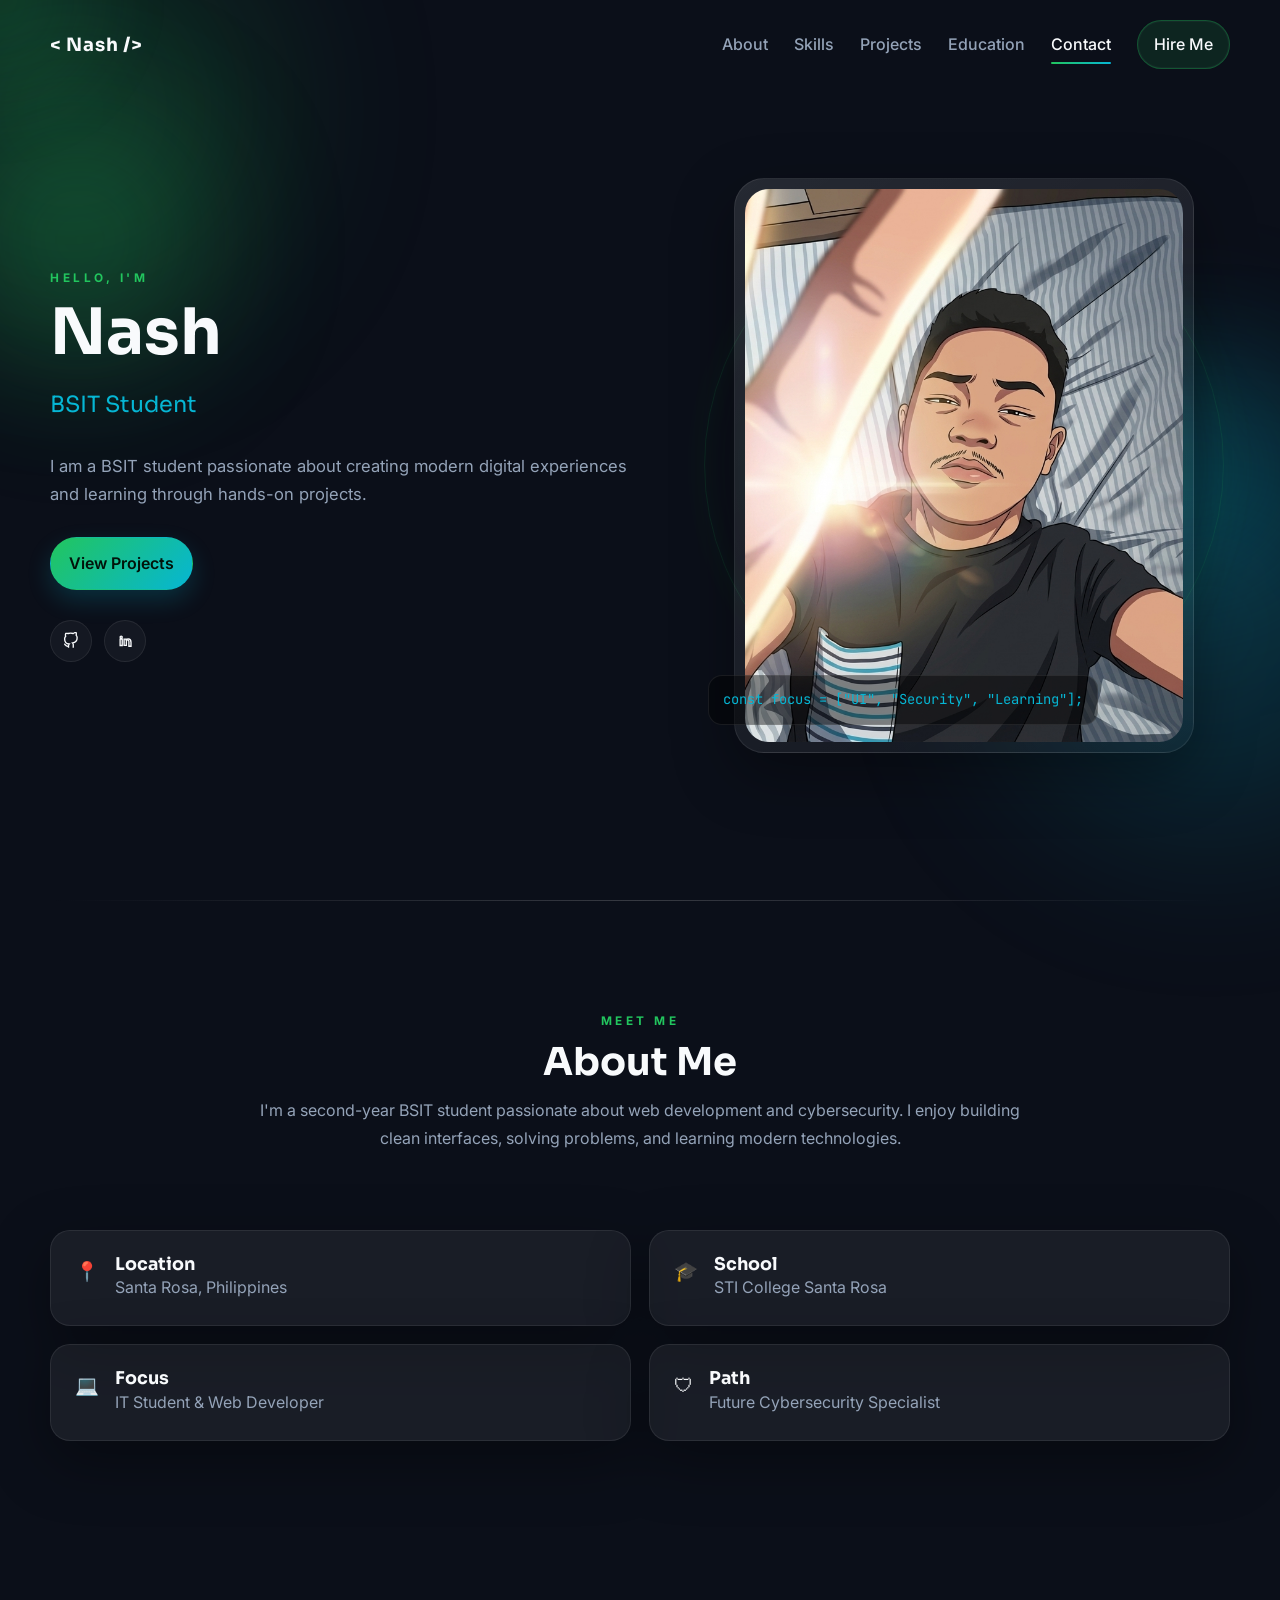
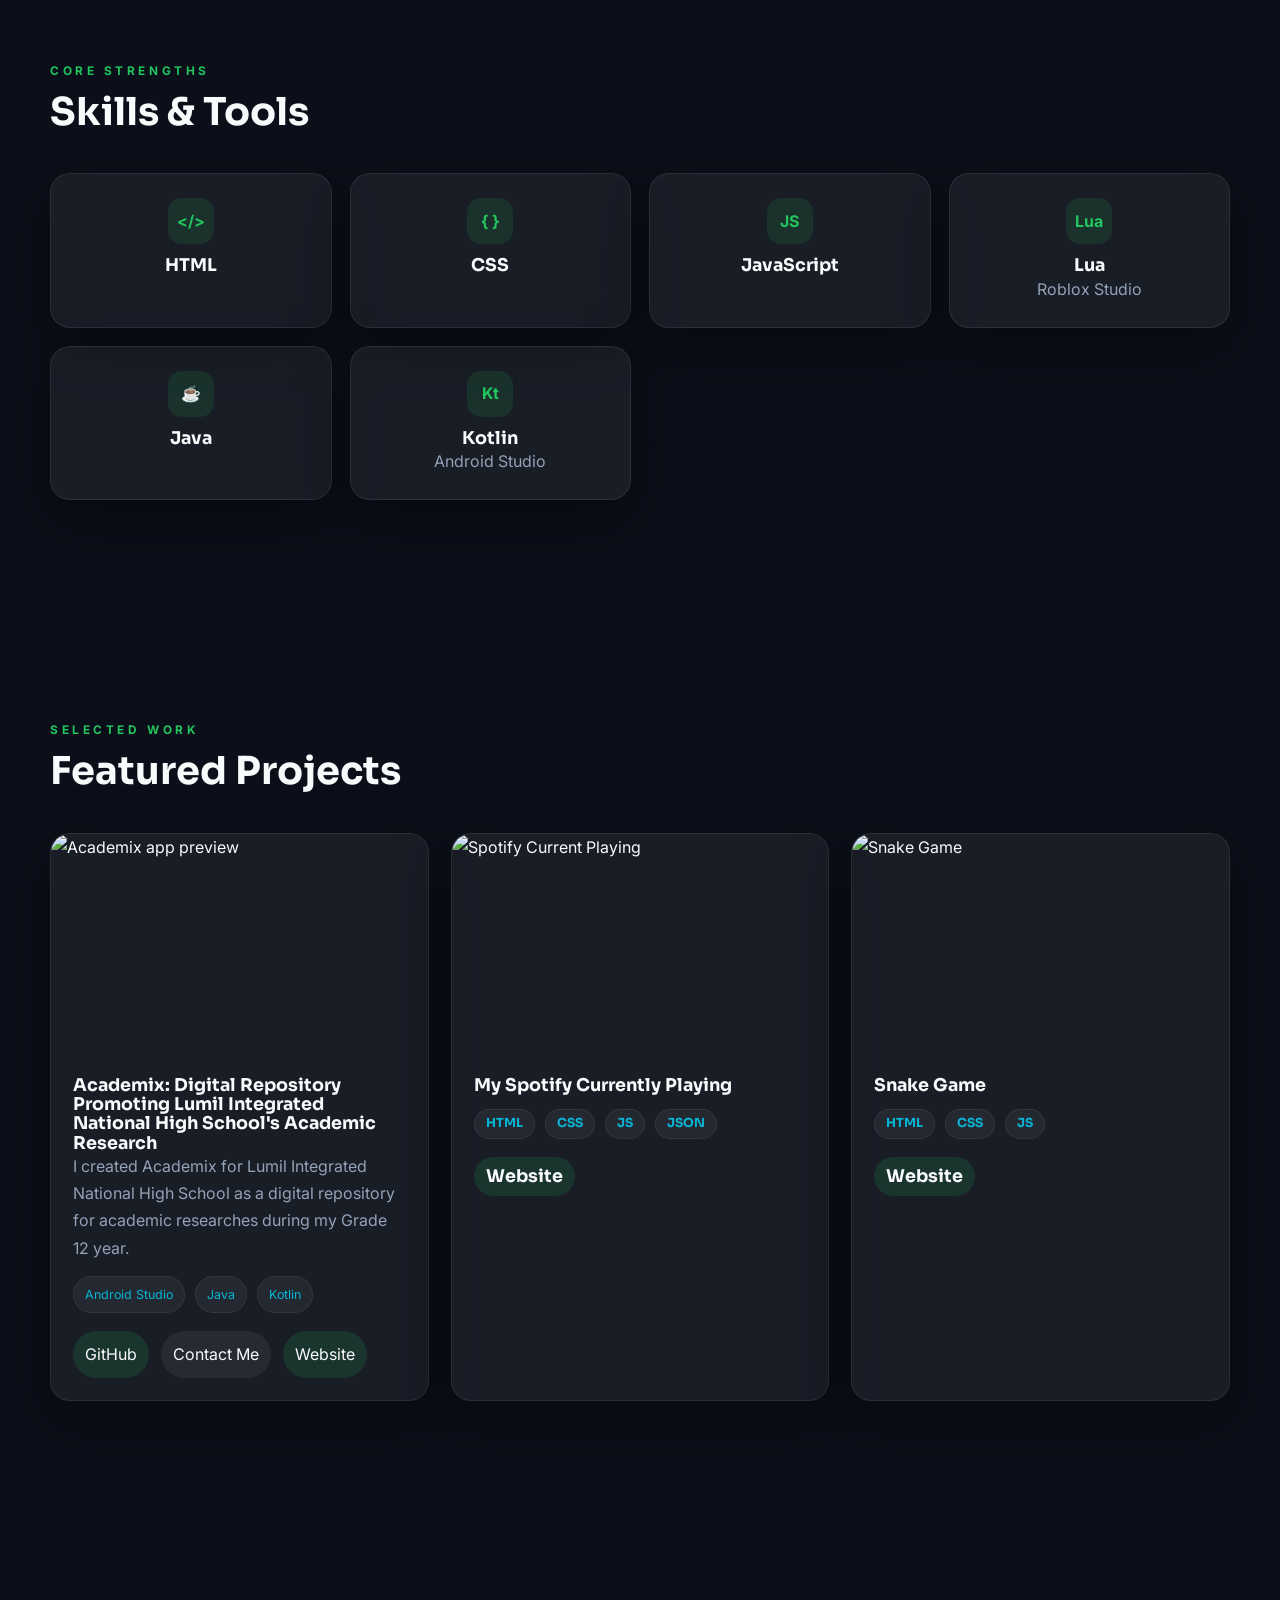
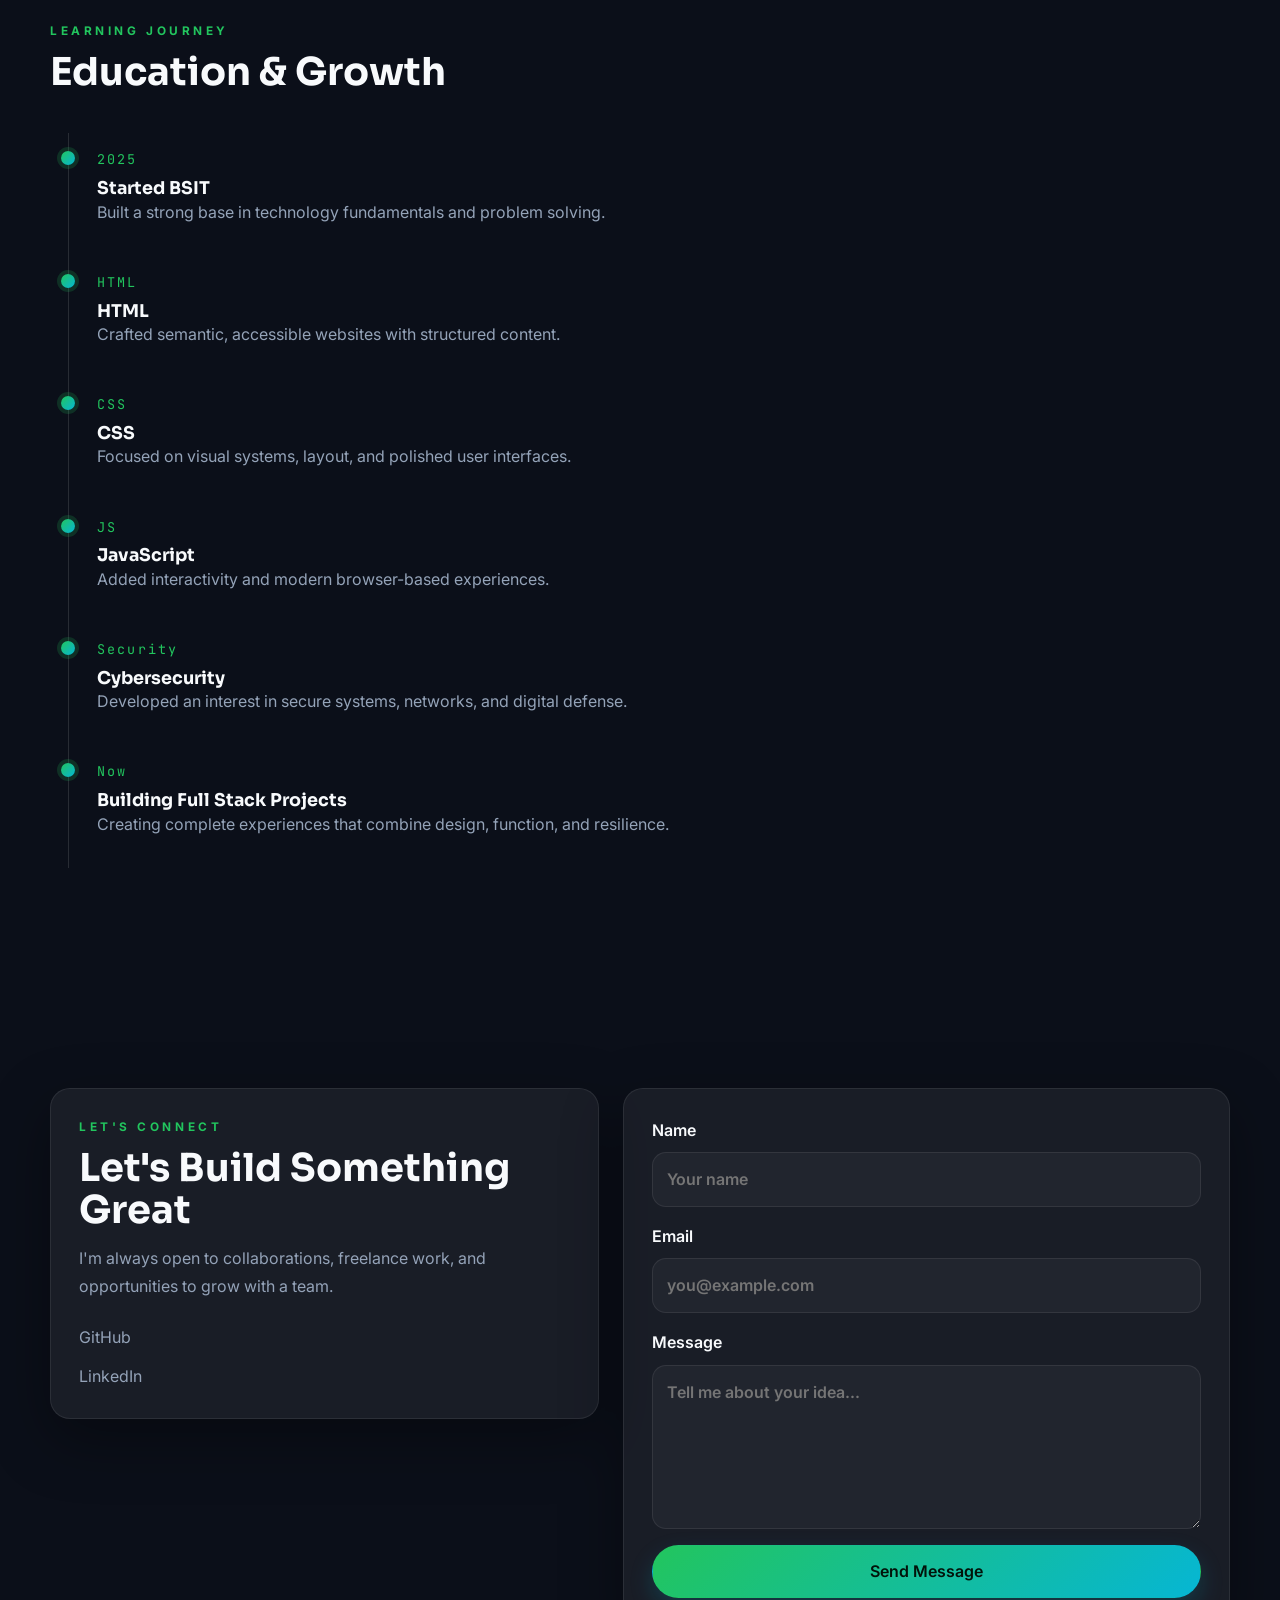
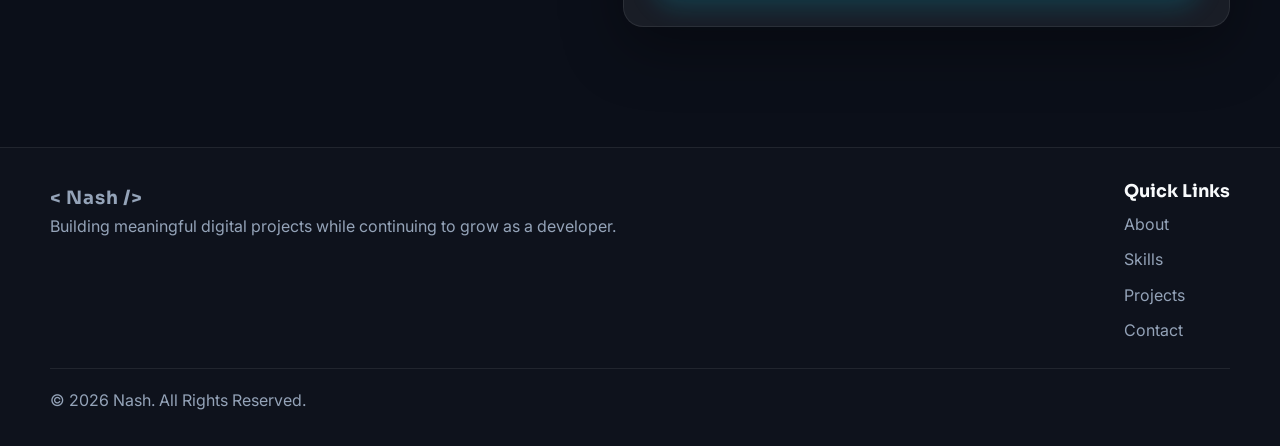
==== commit 8e33ed07: "Add new project cards for Spotify and Snake Game" ====
--- a/index.html
+++ b/index.html
@@ -198,6 +198,35 @@
                 </div>
               </div>
             </article>
+            <article class="project-card reveal">
+              <img src="https://images.unsplash.com/photo-1498050108023-c5249f4df085?auto=format&fit=crop&w=900&q=80" alt="Spotify Current Playing" loading="lazy" />
+              <div class="project-body">
+                <h3>My Spotify Currently Playing</p>
+                <div class="badges">
+                  <span>HTML</span>
+                  <span>CSS</span>
+                  <span>JS</span>
+                  <span>JSON</span>
+                </div>
+                <div class="project-actions">
+                  <a href="https://na5hhub.online/spotify/" target="_blank" rel="noreferrer">Website</a>
+                </div>
+              </div>
+            </article>
+            <article class="project-card reveal">
+              <img src="https://images.unsplash.com/photo-1498050108023-c5249f4df085?auto=format&fit=crop&w=900&q=80" alt="Snake Game" loading="lazy" />
+              <div class="project-body">
+                <h3>Snake Game</p>
+                <div class="badges">
+                  <span>HTML</span>
+                  <span>CSS</span>
+                  <span>JS</span>
+                </div>
+                <div class="project-actions">
+                  <a href="https://na5hhub.online/snake-game/" target="_blank" rel="noreferrer">Website</a>
+                </div>
+              </div>
+            </article>
           </div>
         </div>
       </section>
